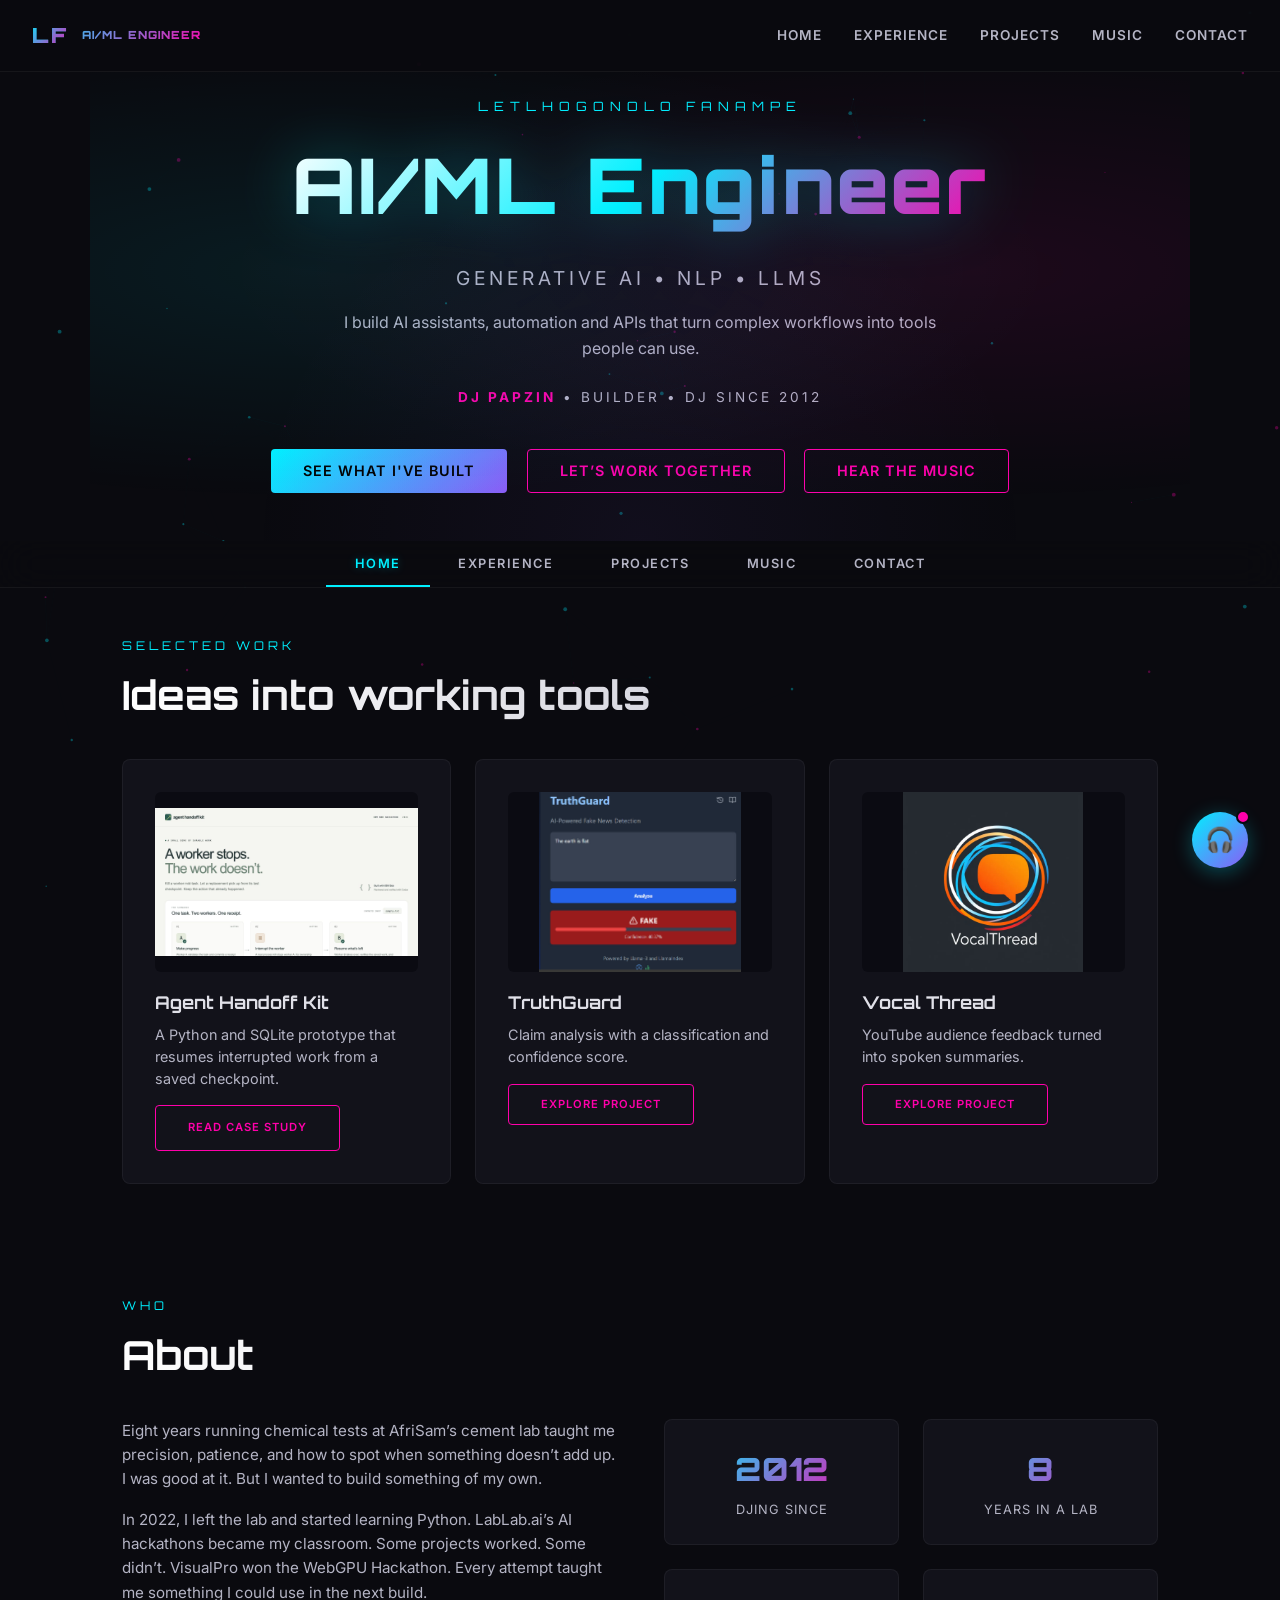
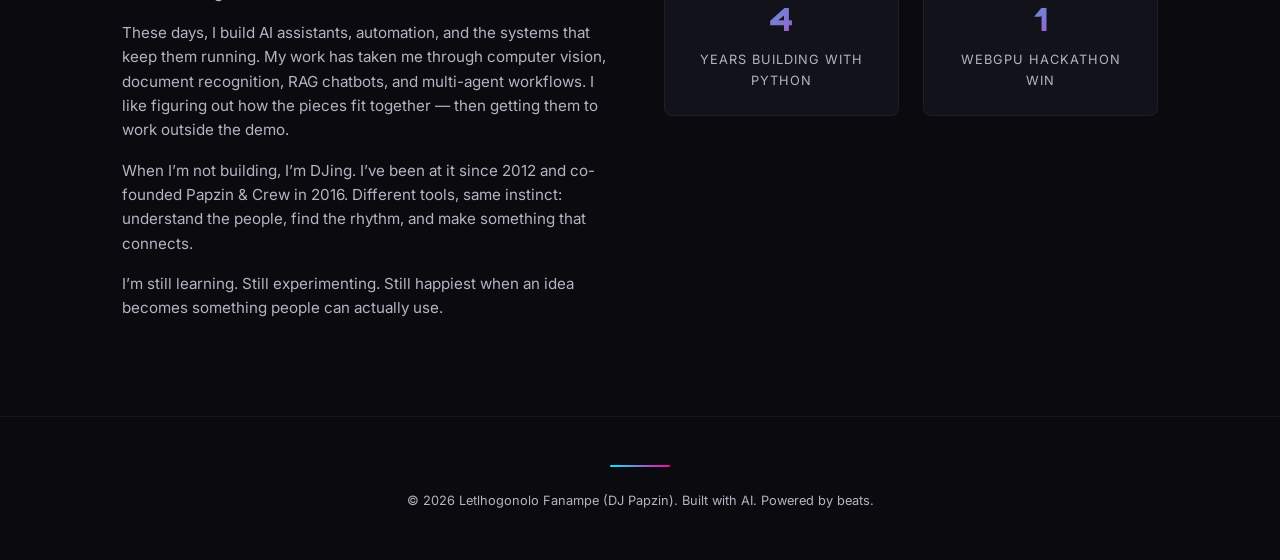
==== index.html @ 3dc7e099 "Feature Agent Handoff and move hackathon stat last" ====
<!DOCTYPE html>
<html lang="en">
<head>
<meta charset="UTF-8">
<meta name="viewport" content="width=device-width, initial-scale=1.0">
<title>Letlhogonolo Fanampe — AI/ML Engineer | DJ Papzin</title>
<meta name="description" content="Letlhogonolo Fanampe (DJ Papzin) — AI/ML Engineer, Gen AI specialist, producer, and DJ. Building intelligent solutions and keeping the dancefloor moving.">
<style>
@import url('https://fonts.googleapis.com/css2?family=Orbitron:wght@400;700;900&family=Inter:wght@300;400;600&display=swap');

*, *::before, *::after { margin: 0; padding: 0; box-sizing: border-box; }

:root {
  --bg: #0a0a0f;
  --surface: #12121a;
  --neon-cyan: #00f0ff;
  --neon-magenta: #ff00aa;
  --neon-purple: #8b5cf6;
  --text: #e0e0e8;
  --text-dim: #b4b4c4;
  --nav-height: 72px;
  --glow-cyan: 0 0 20px rgba(0, 240, 255, 0.4), 0 0 60px rgba(0, 240, 255, 0.1);
  --glow-magenta: 0 0 20px rgba(255, 0, 170, 0.4), 0 0 60px rgba(255, 0, 170, 0.1);
}

html { scroll-behavior: smooth; }

body {
  background: var(--bg);
  color: var(--text);
  font-family: 'Inter', system-ui, sans-serif;
  overflow-x: hidden;
  line-height: 1.6;
}

/* ─── NAV ─── */
nav {
  position: fixed; top: 0; left: 0; right: 0; z-index: 100;
  padding: 0 2rem; height: var(--nav-height);
  display: flex; justify-content: space-between; align-items: center;
  background: rgba(10, 10, 15, 0.85);
  backdrop-filter: blur(20px);
  border-bottom: 1px solid rgba(255,255,255,0.05);
  transition: transform 0.3s;
}
nav .logo {
  font-family: 'Orbitron', monospace;
  font-weight: 900; font-size: 1.3rem;
  background: linear-gradient(135deg, var(--neon-cyan), var(--neon-magenta));
  -webkit-background-clip: text; -webkit-text-fill-color: transparent;
  letter-spacing: 3px;
}
nav .links { display: flex; gap: 2rem; list-style: none; }
nav .links a {
  color: var(--text-dim); text-decoration: none; font-size: 0.85rem;
  letter-spacing: 1px; text-transform: uppercase; font-weight: 600;
  transition: color 0.3s, text-shadow 0.3s;
}
nav .links a:hover { color: var(--neon-cyan); text-shadow: var(--glow-cyan); }
nav .hamburger { min-width: 44px; min-height: 44px; display: none; background: none; border: none; color: var(--text); font-size: 1.5rem; cursor: pointer; }

/* ─── TABS ─── */
.tab-bar {
  position: sticky; top: var(--nav-height); z-index: 90;
  display: flex; justify-content: center; gap: 0;
  background: rgba(10, 10, 15, 0.9);
  backdrop-filter: blur(20px);
  border-bottom: 1px solid rgba(255,255,255,0.05);
  padding: 0 1rem;
}
.tab-btn {
  padding: 0.9rem 1.8rem;
  background: none; border: none; border-bottom: 2px solid transparent;
  color: var(--text-dim); font-family: 'Inter', sans-serif;
  font-size: 0.8rem; font-weight: 600; letter-spacing: 1.5px;
  text-transform: uppercase; cursor: pointer;
  transition: color 0.3s, border-color 0.3s;
}
.tab-btn:hover { color: var(--text); }
.tab-btn.active {
  color: var(--neon-cyan);
  border-bottom-color: var(--neon-cyan);
  text-shadow: 0 0 10px rgba(0,240,255,0.3);
}
.tab-panel { display: none; animation: fadeTab 0.3s ease; }
.tab-panel.active { display: block; }
@keyframes fadeTab { from { opacity: 0; transform: translateY(10px); } to { opacity: 1; transform: translateY(0); } }

/* ─── HERO ─── */
#hero {
  min-height: 50vh; display: flex; flex-direction: column;
  justify-content: center; align-items: center;
  position: relative; overflow: hidden;
  padding: 6rem 2rem 3rem;
}
#hero::before {
  content: ''; position: absolute; inset: 0;
  background:
    radial-gradient(ellipse at 20% 50%, rgba(0, 240, 255, 0.08) 0%, transparent 60%),
    radial-gradient(ellipse at 80% 50%, rgba(255, 0, 170, 0.08) 0%, transparent 60%),
    radial-gradient(ellipse at 50% 100%, rgba(139, 92, 246, 0.06) 0%, transparent 50%);
  pointer-events: none;
}

.hero-title {
  font-family: 'Orbitron', monospace;
  font-size: clamp(2.2rem, 6vw, 5rem);
  font-weight: 900; letter-spacing: 3px;
  text-align: center; position: relative;
  animation: glitch 8s infinite;
}
.hero-title .main-text {
  background: linear-gradient(135deg, #fff 0%, var(--neon-cyan) 50%, var(--neon-magenta) 100%);
  -webkit-background-clip: text; -webkit-text-fill-color: transparent;
  filter: drop-shadow(0 0 30px rgba(0, 240, 255, 0.3));
}
@keyframes glitch {
  0%, 95%, 100% { opacity: 1; }
  96% { opacity: 0.8; transform: translate(-2px, 1px); }
  97% { opacity: 0.9; transform: translate(2px, -1px); }
  98% { opacity: 0.85; transform: translate(-1px, -1px); }
  99% { opacity: 0.95; transform: translate(1px, 0); }
}

.hero-sub {
  font-size: clamp(0.9rem, 2vw, 1.2rem);
  color: var(--text-dim); letter-spacing: 4px;
  text-transform: uppercase; margin-top: 1rem;
  text-align: center;
}

.hero-cta {
  margin-top: 2.5rem; display: flex; gap: 1.2rem; flex-wrap: wrap; justify-content: center;
}
.btn {
  padding: 0.8rem 2rem; border-radius: 4px; font-weight: 600;
  text-decoration: none; font-size: 0.9rem; letter-spacing: 1px;
  text-transform: uppercase; transition: all 0.3s; cursor: pointer;
  border: none; font-family: 'Inter', sans-serif;
}
.btn-primary {
  background: linear-gradient(135deg, var(--neon-cyan), var(--neon-purple));
  color: #000;
}
.btn-primary:hover { box-shadow: var(--glow-cyan); transform: translateY(-2px); }
.btn-outline {
  background: transparent; color: var(--neon-magenta);
  border: 1px solid var(--neon-magenta);
}
.btn-outline:hover { background: rgba(255, 0, 170, 0.1); box-shadow: var(--glow-magenta); transform: translateY(-2px); }

.scroll-indicator {
  position: absolute; bottom: 2rem;
  animation: bounce 2s infinite;
  color: var(--text-dim); font-size: 1.5rem;
}
@keyframes bounce {
  0%, 100% { transform: translateY(0); }
  50% { transform: translateY(10px); }
}

/* ─── VISUALIZER ─── */
#visualizer-section {
  padding: 4rem 2rem 2rem;
  text-align: center;
}
#visualizer-section h2 {
  font-family: 'Orbitron', monospace;
  font-size: 0.9rem; letter-spacing: 4px;
  color: var(--text-dim); text-transform: uppercase;
  margin-bottom: 1.5rem;
}
.viz-container {
  position: relative; width: 100%;
  max-width: 1000px; margin: 0 auto;
  aspect-ratio: 3/1;
}
#visualizer {
  width: 100%; height: 100%;
  border-radius: 8px;
  background: rgba(18, 18, 26, 0.5);
  border: 1px solid rgba(255,255,255,0.05);
}
.audio-controls {
  margin-top: 1.5rem; display: flex; justify-content: center;
  align-items: center; gap: 1rem; flex-wrap: wrap;
}
.audio-controls .btn { padding: 0.6rem 1.5rem; font-size: 0.8rem; }
.audio-controls label {
  cursor: pointer; color: var(--neon-cyan);
  font-size: 0.8rem; letter-spacing: 1px;
  text-transform: uppercase;
  padding: 0.6rem 1.5rem; border-radius: 4px;
  border: 1px solid rgba(0, 240, 255, 0.3);
  transition: all 0.3s;
  font-weight: 600;
}
.audio-controls label:hover { background: rgba(0, 240, 255, 0.1); box-shadow: var(--glow-cyan); }
#audio-upload { display: none; }
#audio-status { color: var(--text-dim); font-size: 0.75rem; margin-top: 0.8rem; }

/* ─── SECTIONS ─── */
section { padding: 5rem 2rem; max-width: 1100px; margin: 0 auto; }
.section-label {
  font-family: 'Orbitron', monospace;
  font-size: 0.75rem; letter-spacing: 4px;
  color: var(--neon-cyan); text-transform: uppercase;
  margin-bottom: 0.5rem;
}
section h2 {
  font-family: 'Orbitron', monospace;
  font-size: clamp(1.8rem, 4vw, 2.5rem);
  font-weight: 700; margin-bottom: 2rem;
  background: linear-gradient(90deg, #fff, var(--text-dim));
  -webkit-background-clip: text; -webkit-text-fill-color: transparent;
}

/* ─── ABOUT ─── */
.about-grid {
  display: grid; grid-template-columns: 1fr 1fr; gap: 3rem;
  align-items: start;
}
.about-text p { color: var(--text-dim); margin-bottom: 1rem; font-size: 0.95rem; }
.about-stats {
  display: grid; grid-template-columns: 1fr 1fr; gap: 1.5rem;
}
.stat-card {
  background: var(--surface); border-radius: 8px; padding: 1.5rem;
  border: 1px solid rgba(255,255,255,0.05);
  text-align: center;
  transition: border-color 0.3s, box-shadow 0.3s;
}
.stat-card:hover { border-color: var(--neon-cyan); box-shadow: 0 0 20px rgba(0,240,255,0.1); }
.stat-card .number {
  font-family: 'Orbitron', monospace;
  font-size: 2rem; font-weight: 900;
  background: linear-gradient(135deg, var(--neon-cyan), var(--neon-magenta));
  -webkit-background-clip: text; -webkit-text-fill-color: transparent;
}
.stat-card .label { color: var(--text-dim); font-size: 0.8rem; margin-top: 0.3rem; text-transform: uppercase; letter-spacing: 1px; }

/* ─── SKILLS ─── */
.skills-grid { display: grid; grid-template-columns: repeat(auto-fit, minmax(240px, 1fr)); gap: 1.5rem; }
.skill-category {
  background: var(--surface); border-radius: 8px; padding: 1.5rem;
  border: 1px solid rgba(255,255,255,0.05);
}
.skill-category h3 {
  font-family: 'Orbitron', monospace;
  font-size: 0.8rem; letter-spacing: 2px;
  color: var(--neon-cyan); margin-bottom: 1rem;
  text-transform: uppercase;
}
.skill-tags { display: flex; flex-wrap: wrap; gap: 0.5rem; }
.skill-tag {
  padding: 0.3rem 0.7rem; border-radius: 3px; font-size: 0.75rem;
  background: rgba(0,240,255,0.08); color: var(--text-dim);
  border: 1px solid rgba(0,240,255,0.15);
}

/* ─── EXPERIENCE ─── */
.timeline { position: relative; padding-left: 2rem; }
.timeline::before {
  content: ''; position: absolute; left: 0; top: 0; bottom: 0;
  width: 2px; background: linear-gradient(180deg, var(--neon-cyan), var(--neon-magenta), transparent);
}
.timeline-item {
  position: relative; margin-bottom: 2.5rem;
  padding-bottom: 2.5rem;
  border-bottom: 1px solid rgba(255,255,255,0.03);
}
.timeline-item:last-child { border-bottom: none; margin-bottom: 0; }
.timeline-item::before {
  content: ''; position: absolute; left: -2rem; top: 0.5rem;
  width: 10px; height: 10px; border-radius: 50%;
  background: var(--neon-cyan); box-shadow: 0 0 10px var(--neon-cyan);
  transform: translateX(-4px);
}
.timeline-item .date {
  font-size: 0.75rem; color: var(--neon-magenta);
  letter-spacing: 1px; text-transform: uppercase;
  margin-bottom: 0.3rem;
}
.timeline-item h3 { font-size: 1.1rem; margin-bottom: 0.2rem; }
.timeline-item .company { color: var(--text-dim); font-size: 0.9rem; margin-bottom: 0.8rem; }
.timeline-item ul { list-style: none; }
.timeline-item li {
  color: var(--text-dim); font-size: 0.9rem; margin-bottom: 0.5rem;
  padding-left: 1rem; position: relative;
}
.timeline-item li::before {
  content: '▸'; position: absolute; left: 0; color: var(--neon-cyan);
}

/* ─── PROJECTS ─── */
.projects-grid { display: grid; grid-template-columns: repeat(auto-fit, minmax(300px, 1fr)); gap: 1.5rem; }
.project-card {
  background: var(--surface); border-radius: 8px; padding: 2rem;
  border: 1px solid rgba(255,255,255,0.05);
  transition: all 0.4s; position: relative; overflow: hidden;
}
.project-card::before {
  content: ''; position: absolute; top: 0; left: 0; right: 0; height: 2px;
  background: linear-gradient(90deg, var(--neon-cyan), var(--neon-magenta));
  transform: scaleX(0); transition: transform 0.4s; transform-origin: left;
}
.project-card:hover { border-color: rgba(0,240,255,0.2); transform: translateY(-4px); }
.project-card:hover::before { transform: scaleX(1); }
.project-card .icon { font-size: 2rem; margin-bottom: 1rem; }
.project-preview { display: block; width: 100%; height: 180px; object-fit: contain; background: #0b0b12; border-radius: 6px; margin-bottom: 1rem; }
.project-links { display: flex; flex-wrap: wrap; gap: 1rem; margin-top: 1rem; }
.project-links a { color: var(--neon-cyan); font-size: 0.85rem; text-underline-offset: 4px; padding: 0.3rem 0; }
.project-outcome { margin-top: 0.7rem; }
.project-card h3 { font-family: 'Orbitron', monospace; font-size: 1.1rem; margin-bottom: 0.5rem; }
.project-card p { color: var(--text-dim); font-size: 0.9rem; line-height: 1.5; }
.project-card .tags { display: flex; flex-wrap: wrap; gap: 0.4rem; margin-top: 1rem; }
.project-card .tag {
  padding: 0.2rem 0.6rem; border-radius: 3px; font-size: 0.65rem;
  text-transform: uppercase; letter-spacing: 1px;
  background: rgba(0,240,255,0.1); color: var(--neon-cyan);
}
.project-card .tag.accent { background: rgba(255,0,170,0.1); color: var(--neon-magenta); }

/* ─── MUSIC ─── */
.music-grid { display: grid; grid-template-columns: repeat(auto-fit, minmax(280px, 1fr)); gap: 1.5rem; }
.music-card {
  background: var(--surface); border-radius: 8px; padding: 1.5rem;
  border: 1px solid rgba(255,255,255,0.05);
  transition: all 0.3s; text-align: center;
}
.music-card:hover { border-color: rgba(255,0,170,0.3); }
.music-card .album-art {
  width: 100%; aspect-ratio: 1; border-radius: 6px; margin-bottom: 1rem;
  background: linear-gradient(135deg, rgba(0,240,255,0.2), rgba(255,0,170,0.2));
  display: flex; align-items: center; justify-content: center;
  font-size: 3rem; position: relative; overflow: hidden;
}
.music-card .album-art::after {
  content: ''; position: absolute; inset: 0;
  background: repeating-linear-gradient(0deg, transparent, transparent 2px, rgba(0,0,0,0.1) 2px, rgba(0,0,0,0.1) 4px);
  pointer-events: none;
}
.music-card h3 { font-size: 1rem; margin-bottom: 0.3rem; }
.music-card .genre { color: var(--text-dim); font-size: 0.8rem; }

/* ─── CONTACT ─── */
#contact { text-align: center; }
#contact p { color: var(--text-dim); max-width: 500px; margin: 0 auto 2rem; font-size: 0.95rem; }
.contact-grid {
  display: flex; justify-content: center; gap: 1.2rem; flex-wrap: wrap;
  margin-bottom: 2rem;
}
.social-link {
  display: flex; align-items: center; gap: 0.5rem;
  padding: 0.7rem 1.5rem; border-radius: 4px;
  background: var(--surface); border: 1px solid rgba(255,255,255,0.05);
  color: var(--text); text-decoration: none; font-size: 0.85rem;
  transition: all 0.3s;
}
.social-link:hover { border-color: var(--neon-cyan); color: var(--neon-cyan); box-shadow: 0 0 15px rgba(0,240,255,0.15); }
.availability {
  display: inline-block; padding: 0.5rem 1.5rem; border-radius: 20px;
  background: rgba(0, 240, 255, 0.1); border: 1px solid rgba(0, 240, 255, 0.3);
  color: var(--neon-cyan); font-size: 0.8rem; letter-spacing: 1px;
}
.availability::before { content: '● '; color: #00ff88; }

/* ─── FOOTER ─── */
footer {
  text-align: center; padding: 3rem 2rem;
  border-top: 1px solid rgba(255,255,255,0.05);
  color: var(--text-dim); font-size: 0.8rem;
}
footer .neon-line {
  width: 60px; height: 2px; margin: 0 auto 1.5rem;
  background: linear-gradient(90deg, var(--neon-cyan), var(--neon-magenta));
  border-radius: 1px;
}

/* ─── RESPONSIVE ─── */
@media (max-width: 768px) {
  nav .links { display: none; }
  nav .hamburger { display: block; }
  nav.open .links {
    display: flex; flex-direction: column;
    position: absolute; top: 100%; left: 0; right: 0;
    background: rgba(10,10,15,0.95); padding: 1.5rem 2rem; gap: 1.2rem;
    backdrop-filter: blur(20px);
  }
  .about-grid { grid-template-columns: 1fr; }
  .hero-title { letter-spacing: 3px; }
  .hero-sub { letter-spacing: 1px; font-size: 0.75rem; }
  #hero p[style*="letter-spacing: 3px"] { letter-spacing: 1px; font-size: 0.7rem; }
  .tab-bar { position: static; display: grid; grid-template-columns: repeat(6, minmax(0, 1fr)); padding: 0 1rem; }
  .tab-btn { grid-column: span 2; min-height: 48px; padding: 0.8rem 0.25rem; font-size: 0.7rem; letter-spacing: 0.5px; }
  .tab-btn:nth-child(4) { grid-column: 2 / span 2; }
  nav { padding: 0 1rem; }
}

/* ─── AI CHATBOT ─── */
.chatbot-toggle {
  position: fixed; bottom: 2rem; right: 2rem; z-index: 200;
  width: 56px; height: 56px; border-radius: 50%;
  background: linear-gradient(135deg, var(--neon-cyan), var(--neon-purple));
  border: none; cursor: pointer; display: flex; align-items: center; justify-content: center;
  font-size: 1.5rem; color: #000; box-shadow: 0 4px 20px rgba(0,240,255,0.3);
  transition: transform 0.3s, box-shadow 0.3s;
}
.chatbot-toggle:hover { transform: scale(1.1); box-shadow: 0 4px 30px rgba(0,240,255,0.5); }
.chatbot-toggle .badge {
  position: absolute; top: -2px; right: -2px;
  width: 14px; height: 14px; border-radius: 50%;
  background: var(--neon-magenta); border: 2px solid var(--bg);
  animation: pulse-badge 2s infinite;
}
@keyframes pulse-badge { 0%,100% { opacity: 1; } 50% { opacity: 0.4; } }

.chatbot-window {
  position: fixed; bottom: 6rem; right: 2rem; z-index: 200;
  width: 380px; max-width: calc(100vw - 2rem);
  height: 500px; max-height: calc(100vh - 8rem);
  background: var(--surface); border-radius: 12px;
  border: 1px solid rgba(255,255,255,0.08);
  box-shadow: 0 10px 40px rgba(0,0,0,0.5);
  display: none; flex-direction: column; overflow: hidden;
}
.chatbot-window.open { display: flex; }
.chatbot-window.minimized {
  height: 62px;
  max-height: 62px;
}
.chatbot-window.minimized .chatbot-messages,
.chatbot-window.minimized .chatbot-suggestions,
.chatbot-window.minimized .chatbot-input {
  display: none;
}

.chatbot-header {
  padding: 1rem 1.2rem; display: flex; align-items: center; gap: 0.8rem;
  border-bottom: 1px solid rgba(255,255,255,0.06);
  background: rgba(0,240,255,0.03);
}
.chatbot-header .avatar {
  width: 32px; height: 32px; border-radius: 50%;
  background: linear-gradient(135deg, var(--neon-cyan), var(--neon-magenta));
  display: flex; align-items: center; justify-content: center; font-size: 0.9rem;
}
.chatbot-header .info { flex: 1; }
.chatbot-header .info h4 { font-size: 0.85rem; margin-bottom: 0.1rem; }
.chatbot-header .info span { font-size: 0.7rem; color: #00ff88; }
.chatbot-header .close-btn {
  background: none; border: none; color: var(--text-dim); cursor: pointer;
  font-size: 1.2rem; transition: color 0.2s;
}
.chatbot-header .min-btn {
  background: none; border: none; color: var(--text-dim); cursor: pointer;
  font-size: 1.2rem; transition: color 0.2s; margin-right: 0.15rem;
}
.chatbot-header .min-btn:hover,
.chatbot-header .close-btn:hover { color: var(--text); }

.chatbot-messages {
  flex: 1; overflow-y: auto; padding: 1rem;
  display: flex; flex-direction: column; gap: 0.8rem;
}
.chatbot-messages::-webkit-scrollbar { width: 4px; }
.chatbot-messages::-webkit-scrollbar-thumb { background: rgba(255,255,255,0.1); border-radius: 2px; }

.msg {
  max-width: 85%; padding: 0.7rem 1rem; border-radius: 12px;
  font-size: 0.85rem; line-height: 1.5;
  animation: msgIn 0.3s ease;
}
@keyframes msgIn { from { opacity: 0; transform: translateY(8px); } to { opacity: 1; transform: translateY(0); } }
.msg.bot {
  align-self: flex-start;
  background: rgba(0,240,255,0.08); border: 1px solid rgba(0,240,255,0.15);
  border-bottom-left-radius: 4px;
}
.msg.user {
  align-self: flex-end;
  background: linear-gradient(135deg, rgba(139,92,246,0.3), rgba(255,0,170,0.2));
  border: 1px solid rgba(139,92,246,0.2);
  border-bottom-right-radius: 4px;
}
.msg .typing { display: inline-flex; gap: 3px; }
.msg .typing span {
  width: 6px; height: 6px; border-radius: 50%;
  background: var(--neon-cyan); animation: typingDot 1.2s infinite;
}
.msg .typing span:nth-child(2) { animation-delay: 0.2s; }
.msg .typing span:nth-child(3) { animation-delay: 0.4s; }
@keyframes typingDot { 0%,60%,100% { opacity: 0.3; } 30% { opacity: 1; } }

.chatbot-suggestions {
  padding: 0.5rem 1rem; display: flex; flex-wrap: wrap; gap: 0.4rem;
  border-top: 1px solid rgba(255,255,255,0.04);
}
.suggestion {
  padding: 0.35rem 0.8rem; border-radius: 16px; font-size: 0.72rem;
  background: rgba(0,240,255,0.08); border: 1px solid rgba(0,240,255,0.2);
  color: var(--neon-cyan); cursor: pointer; transition: all 0.2s;
  white-space: nowrap;
}
.suggestion:hover { background: rgba(0,240,255,0.15); }

.chatbot-input {
  padding: 0.8rem; display: flex; gap: 0.5rem;
  border-top: 1px solid rgba(255,255,255,0.06);
}
.chatbot-input input {
  flex: 1; padding: 0.6rem 1rem; border-radius: 8px;
  border: 1px solid rgba(255,255,255,0.1); background: var(--bg);
  color: var(--text); font-family: 'Inter', sans-serif; font-size: 0.85rem;
  outline: none; transition: border-color 0.2s;
}
.chatbot-input input:focus { border-color: var(--neon-cyan); }
.chatbot-input button {
  padding: 0.6rem 1rem; border-radius: 8px; border: none;
  background: linear-gradient(135deg, var(--neon-cyan), var(--neon-purple));
  color: #000; font-weight: 600; cursor: pointer; font-size: 0.85rem;
  transition: opacity 0.2s;
}
.chatbot-input button:hover { opacity: 0.85; }

@media (max-width: 480px) {
  .chatbot-window { right: 0.5rem; bottom: 5rem; width: calc(100vw - 1rem); height: calc(100vh - 6rem); }
  .chatbot-toggle { right: 1rem; bottom: 1rem; }
}

/* ─── PARTICLES ─── */
#particles { position: fixed; inset: 0; z-index: -1; pointer-events: none; }

/* Readable forms and keyboard navigation */
#contact label { display: block; margin-bottom: 0.4rem; font-size: 0.95rem; font-weight: 600; }
input::placeholder, textarea::placeholder { color: var(--text-dim); opacity: 1; }
:focus-visible { outline: 2px solid var(--neon-cyan); outline-offset: 4px; }
nav .links a { display: inline-flex; align-items: center; min-height: 44px; }
@media (prefers-reduced-motion: reduce) {
  html { scroll-behavior: auto; }
  *, *::before, *::after { animation: none !important; transition: none !important; }
}

.hero-description { max-width: 620px; text-align: center; line-height: 1.6; margin: 1rem auto; color: var(--text-dim); }
#featured-work { padding-top: 3rem; padding-bottom: 2rem; }
.workflow-preview { min-height: 150px; padding: 1.5rem; display: flex; flex-direction: column; justify-content: center; gap: 1rem; background: linear-gradient(135deg, #141b2c, #201329); color: var(--neon-cyan); line-height: 1.8; border-radius: 6px; margin-bottom: 1rem; }
.workflow-preview span { color: var(--text-dim); font-size: .7rem; text-transform: uppercase; letter-spacing: 2px; }
.case-study { margin: 1rem 0; line-height: 1.6; }
.case-study summary { cursor: pointer; color: var(--neon-cyan); }
.project-contact { border: 0; background: none; padding: 0; color: var(--neon-cyan); font: inherit; font-size: .8rem; cursor: pointer; text-decoration: none; }
.project-card .btn { display: inline-block; margin-top: 1rem; font-size: .7rem; }
.msg.bot { overflow-wrap: anywhere; }
.msg.bot p + p { margin-top: .7rem; }
.chat-sources { margin-top: .7rem; border-top: 1px solid #333; padding-top: .5rem; font-size: .75rem; }
.chat-sources a { display: block; color: var(--neon-cyan); margin-top: .4rem; }
.chat-mode { font-size: .75rem; color: var(--text-dim); }
</style>
</head>
<body>

<canvas id="particles"></canvas>

<!-- NAV -->
<nav id="nav">
  <div class="logo" style="display:flex;align-items:center;gap:0.8rem;">
    <span style="font-family:'Orbitron',monospace;font-weight:900;font-size:1.3rem;background:linear-gradient(135deg,var(--neon-cyan),var(--neon-magenta));-webkit-background-clip:text;-webkit-text-fill-color:transparent;letter-spacing:3px;">LF</span>
    <span style="font-size:0.7rem;color:var(--text-dim);letter-spacing:1px;text-transform:uppercase;">AI/ML Engineer</span>
  </div>
  <ul class="links" id="main-navigation">
    <li><a href="#" onclick="switchTab('home');return false">Home</a></li>
    <li><a href="#" onclick="switchTab('experience');return false">Experience</a></li>
    <li><a href="#" onclick="switchTab('projects');return false">Projects</a></li>
    <li><a href="#" onclick="switchTab('music');return false">Music</a></li>
    <li><a href="#" onclick="switchTab('contact');return false">Contact</a></li>
  </ul>
  <button class="hamburger" aria-label="Open navigation" aria-controls="main-navigation" aria-expanded="false" onclick="toggleNavigation()">☰</button>
</nav>

<!-- HERO -->
<section id="hero">
  <p style="font-family: 'Orbitron', monospace; font-size: 0.8rem; letter-spacing: 6px; color: var(--neon-cyan); text-transform: uppercase; margin-bottom: 0.5rem;">Letlhogonolo Fanampe</p>
  <h1 class="hero-title"><span class="main-text">AI/ML Engineer</span></h1>
  <p class="hero-sub">Generative AI &bull; NLP &bull; LLMs</p>
  <p class="hero-description">I build AI assistants, automation and APIs that turn complex workflows into tools people can use.</p>
  <p style="color: var(--text-dim); font-size: 0.85rem; letter-spacing: 3px; text-transform: uppercase; margin-top: 0.6rem; text-align: center;"><strong style="color: var(--neon-magenta);">DJ Papzin</strong> &bull; Builder &bull; DJ since 2012</p>
  <div class="hero-cta">
    <button class="btn btn-primary" onclick="switchTab('projects')">See What I've Built</button>
    <button class="btn btn-outline" onclick="switchTab('contact')">Let’s work together</button>
    <button class="btn btn-outline" onclick="switchTab('music')">Hear the Music</button>
  </div>
</section>

<!-- TAB BAR -->
<div class="tab-bar">
  <button class="tab-btn active" data-tab="home">Home</button>
  <button class="tab-btn" data-tab="experience">Experience</button>
  <button class="tab-btn" data-tab="projects">Projects</button>
  <button class="tab-btn" data-tab="music">Music</button>
  <button class="tab-btn" data-tab="contact">Contact</button>
</div>

<!-- TAB: HOME -->
<div class="tab-panel active" id="tab-home">

<section id="featured-work">
  <p class="section-label">Selected work</p><h2>Ideas into working tools</h2>
  <div class="projects-grid">
<article class="project-card"><img class="project-preview" src="assets/agent-handoff.png" alt="Agent Handoff Kit recovery demo" loading="lazy"><h3>Agent Handoff Kit</h3><p>A Python and SQLite prototype that resumes interrupted work from a saved checkpoint.</p><a class="btn btn-outline" href="case-studies/agent-handoff.html">Read case study</a></article>
<article class="project-card"><img class="project-preview" src="assets/truthguard.jpg" alt="TruthGuard project preview" loading="lazy"><h3>TruthGuard</h3><p>Claim analysis with a classification and confidence score.</p><button class="btn btn-outline" onclick="switchTab('projects', 'project-truthguard')">Explore project</button></article>
<article class="project-card"><img class="project-preview" src="assets/vocal-thread.jpeg" alt="Vocal Thread project logo with a speech bubble" loading="lazy" width="1024" height="1024"><h3>Vocal Thread</h3><p>YouTube audience feedback turned into spoken summaries.</p><button class="btn btn-outline" onclick="switchTab('projects', 'project-vocal-thread')">Explore project</button></article>
  </div>
</section>

<!-- ABOUT -->
<section id="about">
  <p class="section-label">Who</p>
  <h2>About</h2>
  <div class="about-grid">
    <div class="about-text">
      <p>Eight years running chemical tests at AfriSam’s cement lab taught me precision, patience, and how to spot when something doesn’t add up. I was good at it. But I wanted to build something of my own.</p>
      <p>In 2022, I left the lab and started learning Python. LabLab.ai’s AI hackathons became my classroom. Some projects worked. Some didn’t. VisualPro won the WebGPU Hackathon. Every attempt taught me something I could use in the next build.</p>
      <p>These days, I build AI assistants, automation, and the systems that keep them running. My work has taken me through computer vision, document recognition, RAG chatbots, and multi-agent workflows. I like figuring out how the pieces fit together — then getting them to work outside the demo.</p>
      <p>When I’m not building, I’m DJing. I’ve been at it since 2012 and co-founded Papzin &amp; Crew in 2016. Different tools, same instinct: understand the people, find the rhythm, and make something that connects.</p>
      <p>I’m still learning. Still experimenting. Still happiest when an idea becomes something people can actually use.</p>
    </div>
    <div class="about-stats">
      <div class="stat-card"><div class="number">2012</div><div class="label">DJing since</div></div>
      <div class="stat-card"><div class="number">8</div><div class="label">Years in a Lab</div></div>
      <div class="stat-card"><div class="number">4</div><div class="label">Years building with Python</div></div>
      <div class="stat-card"><div class="number">1</div><div class="label">WebGPU Hackathon win</div></div>
    </div>
  </div>
</section>

</div><!-- end tab-home -->

<!-- TAB: EXPERIENCE -->
<div class="tab-panel" id="tab-experience">

<!-- SKILLS -->
<section id="skills">
  <p class="section-label">Stack</p>
  <h2>Skills</h2>
  <div class="skills-grid">
    <div class="skill-category">
      <h3>AI / ML</h3>
      <div class="skill-tags">
        <span class="skill-tag">TensorFlow</span>
        <span class="skill-tag">Keras</span>
        <span class="skill-tag">LangChain</span>
        <span class="skill-tag">NLP</span>
        <span class="skill-tag">OpenCV</span>
        <span class="skill-tag">OCR</span>
        <span class="skill-tag">RLHF</span>
        <span class="skill-tag">Detectron2</span>
        <span class="skill-tag">LLMs</span>
      </div>
    </div>
    <div class="skill-category">
      <h3>Backend</h3>
      <div class="skill-tags">
        <span class="skill-tag">Python</span>
        <span class="skill-tag">FastAPI</span>
        <span class="skill-tag">Django</span>
        <span class="skill-tag">Flask</span>
        <span class="skill-tag">Node.js</span>
        <span class="skill-tag">SQLite</span>
      </div>
    </div>
    <div class="skill-category">
      <h3>Frontend</h3>
      <div class="skill-tags">
        <span class="skill-tag">JavaScript</span>
        <span class="skill-tag">React</span>
        <span class="skill-tag">Streamlit</span>
        <span class="skill-tag">HTML/CSS</span>
      </div>
    </div>
    <div class="skill-category">
      <h3>DevOps</h3>
      <div class="skill-tags">
        <span class="skill-tag">Git</span>
        <span class="skill-tag">Docker</span>
        <span class="skill-tag">Nginx</span>
        <span class="skill-tag">systemd</span>
        <span class="skill-tag">Linux</span>
      </div>
    </div>
  </div>
</section>

<!-- HACKATHON WINS -->
<section id="wins">
  <p class="section-label">Proof</p>
  <h2>Hackathons & Recognition</h2>
  <div class="projects-grid">
    <div class="project-card">
      <div class="icon">🏆</div>
      <h3>WebGPU Hackathon Winner</h3>
      <p>One-Day Challenge — built VisualPro, a WebGPU backend with 3D data visualization using Three.js and Node.js.</p>
      <div class="tags"><span class="tag accent">Winner</span><span class="tag">WebGPU</span></div>
    </div>
    <div class="project-card">
      <div class="icon">🏅</div>
      <h3>ElevenLabs AI Audio Challenge</h3>
      <p>Built Vocal Thread — YouTube comment-to-speech with sentiment analysis using ElevenLabs API and Google Gemini.</p>
      <div class="tags"><span class="tag accent">Hackathon</span><span class="tag">ElevenLabs</span></div>
    </div>
    <div class="project-card">
      <div class="icon">🥇</div>
      <h3>Geekle.us Hackathon FR1</h3>
      <p>One-click solution launcher integrating GitHub, Gitpod, and Claude AI (Anthropic API).</p>
      <div class="tags"><span class="tag accent">Hackathon</span><span class="tag">Claude AI</span></div>
    </div>
    <div class="project-card">
      <div class="icon">🎖️</div>
      <h3>LabLab.ai — 25+ Certifications</h3>
      <p>Llama 3 Hackathon, Falcon Hackathon, Advanced GPT-3, AI Agents, FintechNova, TalentFlow, Autonomous Agents — 25 certifications across multiple AI hackathons.</p>
      <div class="tags"><span class="tag accent">25 Certs</span><span class="tag">LabLab.ai</span></div>
    </div>
  </div>
</section>

<!-- EXPERIENCE -->
<section id="experience">
  <p class="section-label">Career</p>
  <h2>Experience</h2>
  <div class="timeline">
    <div class="timeline-item">
      <div class="date">2012 — Present</div>
      <h3>DJ & Co-Founder</h3>
      <div class="company">Papzin & Crew — South Africa</div>
      <ul>
        <li>DJing since 2012, creating mega-mixes and Cruize Friday weekly mixes</li>
        <li>Co-founded Papzin & Crew (2016) — DJ platform with freemium streaming, mix requests, and 24/7 radio</li>
        <li>Managing Mega-Mixers, bookings, promotions, and artist development</li>
        <li>Now exploring AI-generated music production via Suno</li>
      </ul>
    </div>
    <div class="timeline-item">
      <div class="date">2025 — Present</div>
      <h3>Freelance AI/ML Engineer</h3>
      <div class="company">Independent — South Africa (Remote)</div>
      <ul>
        <li>Building AI solutions for clients — chatbots, data pipelines, LLM integrations</li>
        <li>Available for contract work in Gen AI, NLP, and full-stack development</li>
      </ul>
    </div>
    <div class="timeline-item">
      <div class="date">Oct 2024 — Dec 2024</div>
      <h3>AI Prompt Evaluator</h3>
      <div class="company">Translated — Remote</div>
      <ul>
        <li>Evaluated and refined AI-generated responses for a major GPU computing platform</li>
        <li>Contributed to improving AI model accuracy through systematic prompt engineering and quality assessment</li>
      </ul>
    </div>
    <div class="timeline-item">
      <div class="date">Oct 2024 — Apr 2025</div>
      <h3>AI/ML Consultant</h3>
      <div class="company">Kwantu PTY LTD — Remote</div>
      <ul>
        <li>Deployed multiple RAG chatbot solutions (PDF, SQL) using LangChain, FastAPI, and LLMs (Mixtral-8x7B, Together AI)</li>
        <li>Built a data pipeline for SA ID document recognition — annotation (Label Studio), training (Detectron2), OCR (Tesseract)</li>
        <li>Managed CentOS server infrastructure — systemd, Nginx reverse proxy, deployment</li>
        <li>Delivered a functional multi-lingual AI chatbot integrated with WhatsApp and Telegram</li>
      </ul>
    </div>
    <div class="timeline-item">
      <div class="date">Jul 2024 — 2025</div>
      <h3>Software Engineer for AI Training Data</h3>
      <div class="company">Outlier.ai (Contract) — Remote</div>
      <ul>
        <li>Enhanced AI model performance using RLHF (Reinforcement Learning with Human Feedback)</li>
        <li>Verified training data and evaluated AI model outputs for accuracy and reliability</li>
        <li>Focused on AI/ML, computer vision, and Python-driven solutions</li>
      </ul>
    </div>
    <div class="timeline-item">
      <div class="date">Dec 2023 — Jan 2024</div>
      <h3>AI/ML Engineer — Computer Vision</h3>
      <div class="company">Next Sapien — Remote</div>
      <ul>
        <li>Led AI-driven computer vision project development for automated image analysis</li>
        <li>Built ChatSnap-Extractor — Python script for extracting text and timestamps from chat screenshots</li>
      </ul>
    </div>
    <div class="timeline-item">
      <div class="date">Feb 2024 — Oct 2024</div>
      <h3>Freelance AI Developer & Hackathon Participant</h3>
      <div class="company">Independent — Pretoria (Remote)</div>
      <ul>
        <li>Built AI applications in NLP, speech synthesis, and machine learning</li>
        <li>Created Vocal Thread — converts YouTube comments to speech via ElevenLabs API</li>
        <li>Won the WebGPU Hackathon (One-Day Challenge) with VisualPro</li>
        <li>Multiple LabLab.ai hackathon certifications and project submissions</li>
      </ul>
    </div>
    <div class="timeline-item">
      <div class="date">Dec 2014 — Jul 2022</div>
      <h3>Laboratory Analyst & Assistant</h3>
      <div class="company">Afrisam — Lichtenburg, South Africa</div>
      <ul>
        <li>8 years of routine and specialized laboratory testing with top-tier quality control</li>
        <li>Maintained advanced lab equipment ensuring accurate, reliable results</li>
        <li>Cross-functional collaboration on product development and quality assurance</li>
      </ul>
    </div>
  </div>
</section>

<!-- EDUCATION -->
<section id="education">
  <p class="section-label">Foundation</p>
  <h2>Education</h2>
  <div class="timeline">
    <div class="timeline-item">
      <div class="date">2010 — 2015</div>
      <h3>National Diploma, Analytical Chemistry</h3>
      <div class="company">Tshwane University of Technology</div>
      <ul>
        <li>Analytical Chemistry, Organic Chemistry, Mathematics, Physics</li>
        <li>The precision mindset — quality control, data accuracy, reproducible results — that now drives how I build AI systems</li>
      </ul>
    </div>
  </div>
</section>

</div><!-- end tab-experience -->

<!-- TAB: PROJECTS -->
<div class="tab-panel" id="tab-projects">

<!-- PROJECTS -->
<section id="projects">
  <p class="section-label">Work</p>
  <h2>Projects</h2>
  <div class="projects-grid">
    <article class="project-card" id="project-agent-handoff">
      <img class="project-preview" src="assets/agent-handoff.png" alt="Agent Handoff Kit recovery demo" loading="lazy">
      <h3>Agent Handoff Kit</h3>
      <p>A Python and SQLite recovery prototype: interrupt one worker and let a replacement resume from its last durable checkpoint.</p>
      <p class="project-outcome"><strong>Demo:</strong> Real worker processes, a saved receipt and a replay check. Its duplicate-suppression guarantee applies to the local database, not external APIs.</p>
      <div class="project-links"><a href="case-studies/agent-handoff.html">Read case study →</a><a href="https://handoff.djpapzin.com/" target="_blank" rel="noopener noreferrer">Run demo ↗</a><a href="https://github.com/djpapzin/agent-handoff-kit" target="_blank" rel="noopener noreferrer">View source ↗</a></div>
      <div class="tags"><span class="tag">Python</span><span class="tag">SQLite</span><span class="tag">Recovery prototype</span></div>
    </article>
    <article class="project-card" id="project-agentops">
      <img class="project-preview" src="assets/agentops.png" alt="AgentOps command dashboard showing routing, system health and approvals" loading="lazy">
      <h3>AgentOps Mobile Command Center</h3>
      <p>A Telegram-first control room for supervising agent workflows: goals, status, model routing and review summaries.</p>
      <p class="project-outcome"><strong>What it does:</strong> Connects a FastAPI dashboard and Telegram commands to a SQLite run log. Demo mode works without provider credentials; live integrations require configuration.</p>
      <div class="project-links"><a href="https://github.com/djpapzin/agentops-mobile-command-center/blob/main/assets/agentops-demo-live-screenshots.mp4" target="_blank" rel="noopener noreferrer">Watch demo ↗</a><a href="https://github.com/djpapzin/agentops-mobile-command-center" target="_blank" rel="noopener noreferrer">View source ↗</a></div>
      <div class="tags"><span class="tag">FastAPI</span><span class="tag">Telegram</span><span class="tag">Agent workflows</span></div>
    </article>
    <article class="project-card" id="project-chatsnap">
      <img class="project-preview" src="assets/chatsnap.png" alt="ChatSnap example converting a sample chat screenshot into structured message data" loading="lazy" width="1211" height="673">
      <h3>ChatSnap-Extractor</h3>
      <p>A Django-based computer-vision tool that extracts messages, timestamps and emojis from chat screenshots using YOLO and PaddleOCR.</p>
      <p class="project-outcome"><strong>What it does:</strong> Turns an uploaded screenshot into structured message data through an extraction API. The repository includes sample inputs and outputs.</p>
      <div class="project-links"><a href="https://github.com/djpapzin/ChatSnap-Extractor/blob/main/screenshots/demo.png" target="_blank" rel="noopener noreferrer">See example ↗</a><a href="https://github.com/djpapzin/ChatSnap-Extractor" target="_blank" rel="noopener noreferrer">View source ↗</a></div>
      <div class="tags"><span class="tag">Computer vision</span><span class="tag">Django</span><span class="tag">OCR</span></div>
    </article>

    <div class="project-card" id="project-papzin-crew">
      <div class="workflow-preview"><span>Workflow overview</span>Mixes → Streaming → Listeners</div>
      <h3>Papzin & Crew</h3>
      <p>DJ platform connecting Mega-Mixers with music lovers. Freemium streaming, Cruize Friday mixes, custom mix requests, and 24/7 online radio. Co-founded in 2016.</p>
      <p class="project-outcome"><strong>What it does:</strong> Connects Mega-Mixers with listeners through streaming and custom mix requests.</p>
      <a href="https://github.com/djpapzin/PapzinCrew-Music-Streaming-Platform" target="_blank" style="color:var(--neon-cyan);font-size:0.75rem;text-decoration:none;">↗ GitHub</a>
      <div class="tags">
        <span class="tag">Music</span>
        <span class="tag">Streaming</span>
        <span class="tag accent">Co-Founder</span>
      </div>
    </div>
    <div class="project-card" id="project-task-tracker">
      <div class="workflow-preview"><span>Workflow overview</span>Task → State checks → PostgreSQL</div>
      <h3>Task Tracker</h3>
      <p>AI-powered task management with FastAPI, PostgreSQL, and state-machine enforcement for engineering workflows. Powers PapzinAI operations.</p>
      <p class="project-outcome"><strong>What it does:</strong> Enforces task transitions for engineering workflows.</p>
      <details class="case-study"><summary>Read project overview</summary><p>Enforces task transitions for engineering workflows. FastAPI exposes the task workflow while PostgreSQL stores its state. State-machine checks govern transitions; the project supports PapzinAI operations.</p></details>
      <button class="project-contact" onclick="switchTab('contact')">Discuss this project →</button>
      <div class="tags">
        <span class="tag">FastAPI</span>
        <span class="tag">PostgreSQL</span>
        <span class="tag">Python</span>
      </div>
    </div>
    <div class="project-card" id="project-vocal-thread">
      <img class="project-preview" src="assets/vocal-thread.jpeg" alt="Vocal Thread project logo with a speech bubble" loading="lazy" width="1024" height="1024">
      <h3>Vocal Thread</h3>
      <p>AI-powered web app converting YouTube comments into engaging audio. Sentiment analysis and "Chat with Comments" feature. Built for the ElevenLabs AI Audio Challenge.</p>
      <p class="project-outcome"><strong>What it does:</strong> Turns audience feedback into spoken summaries.</p>
      <a href="https://github.com/djpapzin/Vocal-Thread" target="_blank" rel="noopener noreferrer" class="project-contact">View source ↗</a>
      <div class="tags">
        <span class="tag">ElevenLabs</span>
        <span class="tag">Gemini</span>
        <span class="tag accent">Hackathon</span>
      </div>
    </div>
    <div class="project-card" id="project-truthguard">
      <img class="project-preview" src="assets/truthguard.jpg" alt="TruthGuard interface analysing a claim" loading="lazy" width="819" height="728">
      <h3>TruthGuard</h3>
      <p>Real-time fake news detection system using Llama 3. Content moderation tools to enhance platform reliability across multiple channels.</p>
      <p class="project-outcome"><strong>What it does:</strong> Analyses a claim and displays a classification with a confidence score.</p>
      <div class="project-links">
        <a href="https://truth-guard-dusky.vercel.app/" target="_blank" rel="noopener noreferrer">Open demo ↗</a>
        <a href="https://github.com/djpapzin/TruthGuard-AI-Fake-News-Detection-with-LLM" target="_blank" rel="noopener noreferrer">View source ↗</a>
      </div>
      <div class="tags">
        <span class="tag">Llama 3</span>
        <span class="tag">NLP</span>
        <span class="tag">Python</span>
      </div>
    </div>
    <div class="project-card" id="project-papzin-ai">
      <div class="workflow-preview"><span>Workflow overview</span>Request → Agents → Workflow</div>
      <h3>PapzinAI</h3>
      <p>Multi-agent AI system orchestrating autonomous coding agents — Hermes, OpenClaw, and custom workflows for automated development.</p>
      <p class="project-outcome"><strong>What it does:</strong> Coordinates coding agents and automated development workflows.</p>
      <details class="case-study"><summary>Read project overview</summary><p>Coordinates coding agents and automated development workflows. Hermes, OpenClaw and custom workflows form the orchestration described here. The focus is connecting coding agents with repeatable development operations.</p></details>
      <button class="project-contact" onclick="switchTab('contact')">Discuss this project →</button>
      <div class="tags">
        <span class="tag">Agents</span>
        <span class="tag">Automation</span>
        <span class="tag">Workflows</span>
      </div>
    </div>
    <div class="project-card" id="project-visualpro">
      <img class="project-preview" src="assets/visualpro.jpg" alt="VisualPro WebGPU hackathon demo presentation" loading="lazy" width="1161" height="653">
      <h3>VisualPro</h3>
      <p>WebGPU backend with 3D data visualization. API endpoints with Node.js, SQLite storage, Three.js rendering. WebGPU Hackathon winner.</p>
      <p class="project-outcome"><strong>Outcome:</strong> First place at the WebGPU Hackathon.</p>
      <div class="project-links">
        <a href="https://lablab.ai/event/webgpu-hackathon/tender-ai/visualpro" target="_blank" rel="noopener noreferrer">Watch presentation ↗</a>
        <a href="https://github.com/mudassirfayaz/WebGPU_Hack" target="_blank" rel="noopener noreferrer">View source ↗</a>
      </div>
      <div class="tags">
        <span class="tag">WebGPU</span>
        <span class="tag">Node.js</span>
        <span class="tag accent">Winner</span>
      </div>
    </div>
    <div class="project-card" id="project-talentflow">
      <div class="workflow-preview"><span>Workflow overview</span>Candidate → Screening → Interview</div>
      <h3>TalentFlow Bot</h3>
      <p>Smart recruitment assistant handling candidate screening, interview scheduling, and feedback collection. NLP-powered HR automation.</p>
      <p class="project-outcome"><strong>What it does:</strong> Brings screening, interview scheduling and feedback into one workflow.</p>
      <details class="case-study"><summary>Read project overview</summary><p>Brings screening, interview scheduling and feedback into one workflow. NLP supports candidate screening, followed by interview scheduling and feedback collection. Contact me for implementation details or to discuss a similar workflow.</p></details>
      <button class="project-contact" onclick="switchTab('contact')">Discuss this project →</button>
      <div class="tags">
        <span class="tag">NLP</span>
        <span class="tag">Automation</span>
        <span class="tag">HR Tech</span>
      </div>
    </div>
  </div>
</section>

</div><!-- end tab-projects -->

<!-- TAB: MUSIC -->
<div class="tab-panel" id="tab-music">

<!-- VISUALIZER -->
<div id="visualizer-section" style="padding: 2rem 2rem 1rem;">
  <div class="viz-container">
    <canvas id="visualizer"></canvas>
  </div>
  <div class="audio-controls">
    <button class="btn btn-outline" onclick="startDemo()">&#9654; Demo Beat</button>
    <label for="audio-upload">&#128190; Load Track
      <input type="file" id="audio-upload" accept="audio/*">
    </label>
    <button class="btn btn-outline" onclick="startMic()">&#127908; Mic</button>
  </div>
  <p id="audio-status">Drop a track or hit Demo to see the visualizer react</p>
</div>

<!-- MUSIC -->
<section id="music">
  <p class="section-label">Listen</p>
  <h2>Music</h2>
  <div class="about-text" style="margin-bottom: 2rem;">
    <p>DJing since 2012. Co-founded Papzin & Crew in 2016 because Spotify playlists are boring and Mega-Mixers deserve a platform. Cruize Friday mixes, custom requests, 24/7 streaming — real music by real people.</p>
    <p>Now I'm also experimenting with AI-generated music through Suno. Because why not? If the AI can make something that moves people, I'm in.</p>
  </div>
  <div class="music-grid">
    <div class="music-card">
      <div class="album-art">📻</div>
      <h3>Papzin & Crew</h3>
      <p class="genre">Mega-mix platform · Cruize Friday mixes · 24/7 radio</p>
    </div>
  </div>
  <div style="text-align: center; margin-top: 2rem;">
    <a href="https://papzincrew.netlify.app" target="_blank" class="btn btn-outline" style="margin-right:0.8rem;">Visit Papzin & Crew →</a>
    <a href="https://suno.com" target="_blank" class="btn btn-primary">AI Music on Suno →</a>
  </div>
</section>

</div><!-- end tab-music -->

<!-- TAB: CONTACT -->
<div class="tab-panel" id="tab-contact">

<!-- CONTACT -->
<section id="contact">
  <p class="section-label">Connect</p>
  <h2>Get In Touch</h2>
  <p>If you need AI that actually works — not slide decks, not demos, not "let's circle back" — drop me a line.</p>
  <div class="availability">Available for work</div>
  <form name="contact" action="/contact-thanks.html" method="POST" data-netlify="true" netlify-honeypot="bot-field" style="max-width:500px;margin:2rem auto 0;text-align:left;">
    <input type="hidden" name="form-name" value="contact">
    <p hidden><label>Leave this empty: <input name="bot-field"></label></p>
    <label for="contact-name">Your name</label>
    <input type="text" name="name" id="contact-name" autocomplete="name" placeholder="Your name" required style="width:100%;padding:0.8rem;margin-bottom:1rem;border-radius:4px;border:1px solid rgba(255,255,255,0.1);background:var(--surface);color:var(--text);font-family:Inter,sans-serif;font-size:0.9rem;">
    <label for="contact-email">Your email</label>
    <input type="email" name="email" id="contact-email" autocomplete="email" placeholder="Your email" required style="width:100%;padding:0.8rem;margin-bottom:1rem;border-radius:4px;border:1px solid rgba(255,255,255,0.1);background:var(--surface);color:var(--text);font-family:Inter,sans-serif;font-size:0.9rem;">
    <label for="contact-message">Your message</label>
    <textarea name="message" id="contact-message" placeholder="Your message" rows="4" required style="width:100%;padding:0.8rem;margin-bottom:1rem;border-radius:4px;border:1px solid rgba(255,255,255,0.1);background:var(--surface);color:var(--text);font-family:Inter,sans-serif;font-size:0.9rem;resize:vertical;"></textarea>
    <button type="submit" class="btn btn-primary" style="width:100%;">Send Message</button>
  </form>
  <div class="contact-grid" style="margin-top: 2rem;">
    <a href="mailto:l.fanampe@gmail.com" class="social-link">✉️ Email</a>
    <a href="https://linkedin.com/in/djpapzin" target="_blank" class="social-link">💼 LinkedIn</a>
    <a href="https://github.com/djpapzin" target="_blank" class="social-link">💻 GitHub</a>
    <a href="tel:+27834837699" class="social-link">📱 +27 83 483 7699</a>
  </div>
</section>

</div><!-- end tab-contact -->

<!-- FOOTER -->
<footer>
  <div class="neon-line"></div>
  <p>&copy; 2026 Letlhogonolo Fanampe (DJ Papzin). Built with AI. Powered by beats.</p>
</footer>

<!-- AI CHATBOT -->
<button class="chatbot-toggle" onclick="toggleChat()" aria-label="Chat with AI assistant">
  🎧
  <span class="badge" id="chat-badge"></span>
</button>
<div class="chatbot-window" id="chatbot">
  <div class="chatbot-header">
    <div class="avatar">🎧</div>
    <div class="info">
      <h4>DJ Papzin's Assistant</h4>
      <span>● Portfolio guide — Ask about my work</span>
    </div>
    <button class="min-btn" onclick="minimizeChat()" aria-label="Minimize chat">−</button>
    <button class="close-btn" onclick="closeChat()">✕</button>
  </div>
  <div class="chatbot-messages" id="chat-messages"></div>
  <div class="chatbot-suggestions" id="chat-suggestions"></div>
  <div class="chatbot-input">
    <input type="text" id="chat-input" placeholder="Ask about my experience, skills, music..." onkeydown="if(event.key==='Enter')sendChat()">
    <button onclick="sendChat()">Send</button>
  </div>
</div>

<script src="assets/chat-renderer.js"></script>
<script>
// ─── PARTICLE BACKGROUND ───
(function() {
  const c = document.getElementById('particles');
  const ctx = c.getContext('2d');
  const motionPreference = window.matchMedia('(prefers-reduced-motion: reduce)');
  let particleFrame;
  let w, h, particles = [];
  function resize() { w = c.width = window.innerWidth; h = c.height = window.innerHeight; }
  window.addEventListener('resize', resize); resize();
  for (let i = 0; i < 60; i++) {
    particles.push({
      x: Math.random() * w, y: Math.random() * h,
      vx: (Math.random() - 0.5) * 0.3, vy: (Math.random() - 0.5) * 0.3,
      r: Math.random() * 1.5 + 0.5,
      color: Math.random() > 0.5 ? 'rgba(0,240,255,0.3)' : 'rgba(255,0,170,0.3)'
    });
  }
  function draw() {
    ctx.clearRect(0, 0, w, h);
    particles.forEach(p => {
      if (!motionPreference.matches) { p.x += p.vx; p.y += p.vy; }
      if (p.x < 0) p.x = w; if (p.x > w) p.x = 0;
      if (p.y < 0) p.y = h; if (p.y > h) p.y = 0;
      ctx.beginPath(); ctx.arc(p.x, p.y, p.r, 0, Math.PI * 2);
      ctx.fillStyle = p.color; ctx.fill();
    });
    for (let i = 0; i < particles.length; i++) {
      for (let j = i + 1; j < particles.length; j++) {
        const dx = particles[i].x - particles[j].x;
        const dy = particles[i].y - particles[j].y;
        const d = Math.sqrt(dx*dx + dy*dy);
        if (d < 150) {
          ctx.beginPath(); ctx.moveTo(particles[i].x, particles[i].y);
          ctx.lineTo(particles[j].x, particles[j].y);
          ctx.strokeStyle = `rgba(0,240,255,${0.05 * (1 - d/150)})`;
          ctx.lineWidth = 0.5; ctx.stroke();
        }
      }
    }
    if (!motionPreference.matches) particleFrame = requestAnimationFrame(draw);
  }
  motionPreference.addEventListener('change', () => {
    cancelAnimationFrame(particleFrame);
    draw();
  });
  draw();
})();

// ─── AUDIO VISUALIZER ───
const vizCanvas = document.getElementById('visualizer');
const vizCtx = vizCanvas.getContext('2d');
let audioCtx, analyser, source, dataArray, animationId;

function resizeViz() {
  const rect = vizCanvas.parentElement.getBoundingClientRect();
  vizCanvas.width = rect.width * window.devicePixelRatio;
  vizCanvas.height = rect.height * window.devicePixelRatio;
  vizCtx.scale(window.devicePixelRatio, window.devicePixelRatio);
}
resizeViz();
window.addEventListener('resize', resizeViz);

function initAudio() {
  if (audioCtx) return;
  audioCtx = new (window.AudioContext || window.webkitAudioContext)();
  analyser = audioCtx.createAnalyser();
  analyser.fftSize = 512;
  analyser.smoothingTimeConstant = 0.8;
  dataArray = new Uint8Array(analyser.frequencyBinCount);
}

function drawVisualizer() {
  const w = vizCanvas.width / window.devicePixelRatio;
  const h = vizCanvas.height / window.devicePixelRatio;
  vizCtx.clearRect(0, 0, w, h);
  analyser.getByteFrequencyData(dataArray);
  const bars = dataArray.length;
  const barW = w / bars * 1.5;
  const gap = 1;

  for (let i = 0; i < bars; i++) {
    const val = dataArray[i] / 255;
    const barH = val * h * 0.9;
    const x = i * (barW + gap);
    const y = h - barH;
    const hue = (i / bars) * 60 + 170;
    vizCtx.fillStyle = `hsla(${hue}, 100%, 60%, ${0.4 + val * 0.6})`;
    vizCtx.fillRect(x, y, barW, barH);
    vizCtx.fillStyle = `hsla(${hue}, 100%, 60%, ${0.05 + val * 0.1})`;
    vizCtx.fillRect(x, h, barW, -barH * 0.3);
  }
  const avg = dataArray.reduce((a, b) => a + b, 0) / dataArray.length / 255;
  const gradient = vizCtx.createRadialGradient(w/2, h, 0, w/2, h, w * 0.6);
  gradient.addColorStop(0, `rgba(0, 240, 255, ${avg * 0.15})`);
  gradient.addColorStop(1, 'transparent');
  vizCtx.fillStyle = gradient;
  vizCtx.fillRect(0, 0, w, h);

  animationId = requestAnimationFrame(drawVisualizer);
}

function startVisualizer(sourceNode) {
  initAudio();
  if (source) { try { source.disconnect(); } catch(e) {} }
  source = sourceNode;
  source.connect(analyser);
  analyser.connect(audioCtx.destination);
  if (animationId) cancelAnimationFrame(animationId);
  drawVisualizer();
}

function startDemo() {
  initAudio();
  if (audioCtx.state === 'suspended') audioCtx.resume();
  const osc = audioCtx.createOscillator();
  const gain = audioCtx.createGain();
  osc.type = 'sawtooth';
  osc.frequency.value = 110;
  gain.gain.value = 0.3;

  const lfo = audioCtx.createOscillator();
  const lfoGain = audioCtx.createGain();
  lfo.frequency.value = 2;
  lfoGain.gain.value = 50;
  lfo.connect(lfoGain);
  lfoGain.connect(osc.frequency);
  lfo.start();

  const now = audioCtx.currentTime;
  for (let bar = 0; bar < 16; bar++) {
    const t = now + bar * 0.25;
    gain.gain.setValueAtTime(0.3, t);
    gain.gain.exponentialRampToValueAtTime(0.01, t + 0.2);
  }
  setInterval(() => {
    const now = audioCtx.currentTime;
    for (let bar = 0; bar < 16; bar++) {
      const t = now + bar * 0.25;
      gain.gain.setValueAtTime(0.3, t);
      gain.gain.exponentialRampToValueAtTime(0.01, t + 0.2);
    }
  }, 4000);

  osc.connect(gain);
  gain.connect(analyser);
  analyser.connect(audioCtx.destination);
  osc.start();

  if (animationId) cancelAnimationFrame(animationId);
  drawVisualizer();
  document.getElementById('audio-status').textContent = '🎵 Demo beat playing — drop your own track to override';
}

document.getElementById('audio-upload').addEventListener('change', function(e) {
  const file = e.target.files[0];
  if (!file) return;
  initAudio();
  if (audioCtx.state === 'suspended') audioCtx.resume();
  const reader = new FileReader();
  reader.onload = function(ev) {
    audioCtx.decodeAudioData(ev.target.result, function(buffer) {
      const src = audioCtx.createBufferSource();
      src.buffer = buffer; src.loop = true;
      startVisualizer(src); src.start(0);
      document.getElementById('audio-status').textContent = '🎵 Playing: ' + file.name;
    });
  };
  reader.readAsArrayBuffer(file);
});

function startMic() {
  navigator.mediaDevices.getUserMedia({ audio: true }).then(stream => {
    initAudio();
    if (audioCtx.state === 'suspended') audioCtx.resume();
    const mic = audioCtx.createMediaStreamSource(stream);
    mic.connect(analyser);
    if (animationId) cancelAnimationFrame(animationId);
    drawVisualizer();
    document.getElementById('audio-status').textContent = '🎤 Listening to mic input...';
  }).catch(() => {
    document.getElementById('audio-status').textContent = '❌ Mic access denied';
  });
}

document.body.addEventListener('dragover', e => { e.preventDefault(); e.dataTransfer.dropEffect = 'copy'; });
document.body.addEventListener('drop', e => {
  e.preventDefault();
  const file = e.dataTransfer.files[0];
  if (!file || !file.type.startsWith('audio/')) return;
  initAudio();
  if (audioCtx.state === 'suspended') audioCtx.resume();
  const reader = new FileReader();
  reader.onload = function(ev) {
    audioCtx.decodeAudioData(ev.target.result, function(buffer) {
      const src = audioCtx.createBufferSource();
      src.buffer = buffer; src.loop = true;
      startVisualizer(src); src.start(0);
      document.getElementById('audio-status').textContent = '🎵 Playing: ' + file.name;
    });
  };
  reader.readAsArrayBuffer(file);
});

function toggleNavigation(force) {
  const nav = document.getElementById('nav');
  const open = typeof force === 'boolean' ? force : !nav.classList.contains('open');
  nav.classList.toggle('open', open);
  const button = nav.querySelector('.hamburger');
  button.setAttribute('aria-expanded', String(open));
  button.setAttribute('aria-label', open ? 'Close navigation' : 'Open navigation');
}
document.addEventListener('keydown', event => {
  if (event.key === 'Escape' && document.getElementById('nav').classList.contains('open')) {
    toggleNavigation(false);
    document.querySelector('.hamburger').focus();
  }
});

// ─── TAB SWITCHING ───
function switchTab(name, targetId) {
  if (!document.getElementById('tab-' + name)) return;
  toggleNavigation(false);
  document.querySelectorAll('.tab-panel').forEach(p => p.classList.remove('active'));
  document.querySelectorAll('.tab-btn').forEach(b => b.classList.remove('active'));
  const panel = document.getElementById('tab-' + name);
  if (panel) panel.classList.add('active');
  document.querySelectorAll('.tab-btn').forEach(b => {
    if (b.dataset.tab === name) b.classList.add('active');
  });
  const navHeight = document.getElementById('nav').offsetHeight;
  const bar = document.querySelector('.tab-bar');
  const target = (targetId && panel.querySelector('#' + targetId)) || (window.matchMedia('(max-width: 768px)').matches ? bar : panel);
  const offset = navHeight + (target !== bar ? bar.offsetHeight : 0);
  window.scrollTo({ top: window.scrollY + target.getBoundingClientRect().top - offset, behavior: window.matchMedia('(prefers-reduced-motion: reduce)').matches ? 'auto' : 'smooth' });
  // Resize visualizer when music tab opens
  if (name === 'music' && typeof resizeViz === 'function') {
    requestAnimationFrame(resizeViz);
  }
}
document.querySelectorAll('.tab-btn').forEach(btn => {
  btn.addEventListener('click', () => switchTab(btn.dataset.tab));
});

// ─── AI CHATBOT (OpenRouter free models with fallback) ───
const CHAT_API = '/.netlify/functions/code-search';
const CHAT_FALLBACK = '/.netlify/functions/chat';

const SUGGESTIONS = [
  "What's your experience?",
  "What skills do you have?",
  "Show me his Python code",
  "What RAG projects has he built?",
  "Tell me about his music",
  "What's in the Task Tracker?",
  "How does the ID recognition work?",
  "Are you available for hire?",
];

let chatHistory = [];
let chatBusy = false;

function openChat() {
  const w = document.getElementById('chatbot');
  w.classList.add('open');
  w.classList.remove('minimized');
  document.getElementById('chat-badge').style.display = 'none';
  if (!document.getElementById('chat-messages').children.length) {
    botReply("Hey! I'm DJ Papzin's portfolio assistant. Ask about his experience, projects, skills, music, or how to get in touch! 🚀");
    showSuggestions(SUGGESTIONS);
  }
}

function minimizeChat() {
  const w = document.getElementById('chatbot');
  w.classList.add('open');
  w.classList.add('minimized');
  document.getElementById('chat-badge').style.display = 'none';
}

function resetChat() {
  document.getElementById('chat-messages').innerHTML = '';
  document.getElementById('chat-suggestions').innerHTML = '';
  chatHistory = [];
}

function closeChat() {
  const w = document.getElementById('chatbot');
  w.classList.remove('open');
  w.classList.remove('minimized');
}

function toggleChat() {
  const w = document.getElementById('chatbot');
  if (w.classList.contains('open') && !w.classList.contains('minimized')) closeChat();
  else openChat();
}

document.addEventListener('click', (e) => {
  const w = document.getElementById('chatbot');
  const t = document.querySelector('.chatbot-toggle');
  if (!w.classList.contains('open')) return;
  if (e.composedPath().includes(w) || e.composedPath().includes(t)) return;
  minimizeChat();
});

document.addEventListener('keydown', (e) => {
  if (e.key === 'Escape') closeChat();
});

function botReply(text, options = {}) {
  const el = document.createElement('div');
  el.className = 'msg bot';
  el.innerHTML = '<div class="typing"><span></span><span></span><span></span></div>';
  document.getElementById('chat-messages').appendChild(el);
  scrollToBottom();
  setTimeout(() => {
    PortfolioChat.renderReply(el, text, options);
    scrollToBottom();
  }, 400);
}

function userMsg(text) {
  const el = document.createElement('div');
  el.className = 'msg user';
  el.textContent = text;
  document.getElementById('chat-messages').appendChild(el);
  scrollToBottom();
}

function scrollToBottom() {
  const m = document.getElementById('chat-messages');
  m.scrollTop = m.scrollHeight;
}

function showSuggestions(items) {
  const c = document.getElementById('chat-suggestions');
  c.innerHTML = '';
  items.forEach(s => {
    const btn = document.createElement('button');
    btn.className = 'suggestion';
    btn.textContent = s;
    btn.onclick = () => { sendChat(s); };
    c.appendChild(btn);
  });
}

async function sendChat(text) {
  const input = document.getElementById('chat-input');
  const msg = text || input.value.trim();
  if (!msg || chatBusy) return;
  chatBusy = true;
  const requestHistory = chatHistory.slice(-10);
  input.value = '';
  document.getElementById('chat-suggestions').innerHTML = '';
  userMsg(msg);
  chatHistory.push({ role: 'user', content: msg });

  // Show typing indicator
  const typingEl = document.createElement('div');
  typingEl.className = 'msg bot';
  typingEl.innerHTML = '<div class="typing"><span></span><span></span><span></span></div>';
  document.getElementById('chat-messages').appendChild(typingEl);
  scrollToBottom();

  try {
    // Show thinking status
    typingEl.innerHTML = '<div class="typing"><span></span><span></span><span></span></div><span style="font-size:0.7rem;color:var(--text-dim);margin-left:8px;">Searching codebase...</span>';

    let resp = await fetch(CHAT_API, {
      signal: AbortSignal.timeout(25000),
      method: 'POST',
      headers: { 'Content-Type': 'application/json' },
      body: JSON.stringify({ message: msg, history: requestHistory }),
    });

    // Fallback to regular chat if code-search fails
    if (!resp.ok) {
      typingEl.innerHTML = '<div class="typing"><span></span><span></span><span></span></div><span style="font-size:0.7rem;color:var(--text-dim);margin-left:8px;">Trying backup model...</span>';
      resp = await fetch(CHAT_FALLBACK, {
        signal: AbortSignal.timeout(25000),
        method: 'POST',
        headers: { 'Content-Type': 'application/json' },
        body: JSON.stringify({ message: msg, history: requestHistory }),
      });
    }

    const data = await resp.json();
    typingEl.remove();

    if (!resp.ok || data.error || typeof data.reply !== "string") {
      chatHistory.pop();
      botReply('Chat is temporarily unavailable. You can reach me by email.', { contact: true });
    } else {
      botReply(data.reply, { mode: data.mode, sources: data.sources });
      chatHistory.push({ role: 'assistant', content: data.reply });
    }
  } catch (e) {
    typingEl.remove();
    chatHistory.pop();
    botReply(e.message === 'LOCAL_PREVIEW'
      ? 'This local preview does not run the AI service. Chat is available on the deployed website once its provider key is configured. You can also email me.'
      : 'Chat could not connect. Please try again or email me.', { contact: true });
  }

  chatBusy = false;

  // Show follow-up suggestions
  setTimeout(() => {
    const followups = SUGGESTIONS.sort(() => Math.random() - 0.5).slice(0, 3);
    showSuggestions(followups);
  }, 1000);
}

// Show notification badge after 3 seconds
setTimeout(() => { document.getElementById('chat-badge').style.display = 'block'; }, 3000);
</script>
</body>
</html>
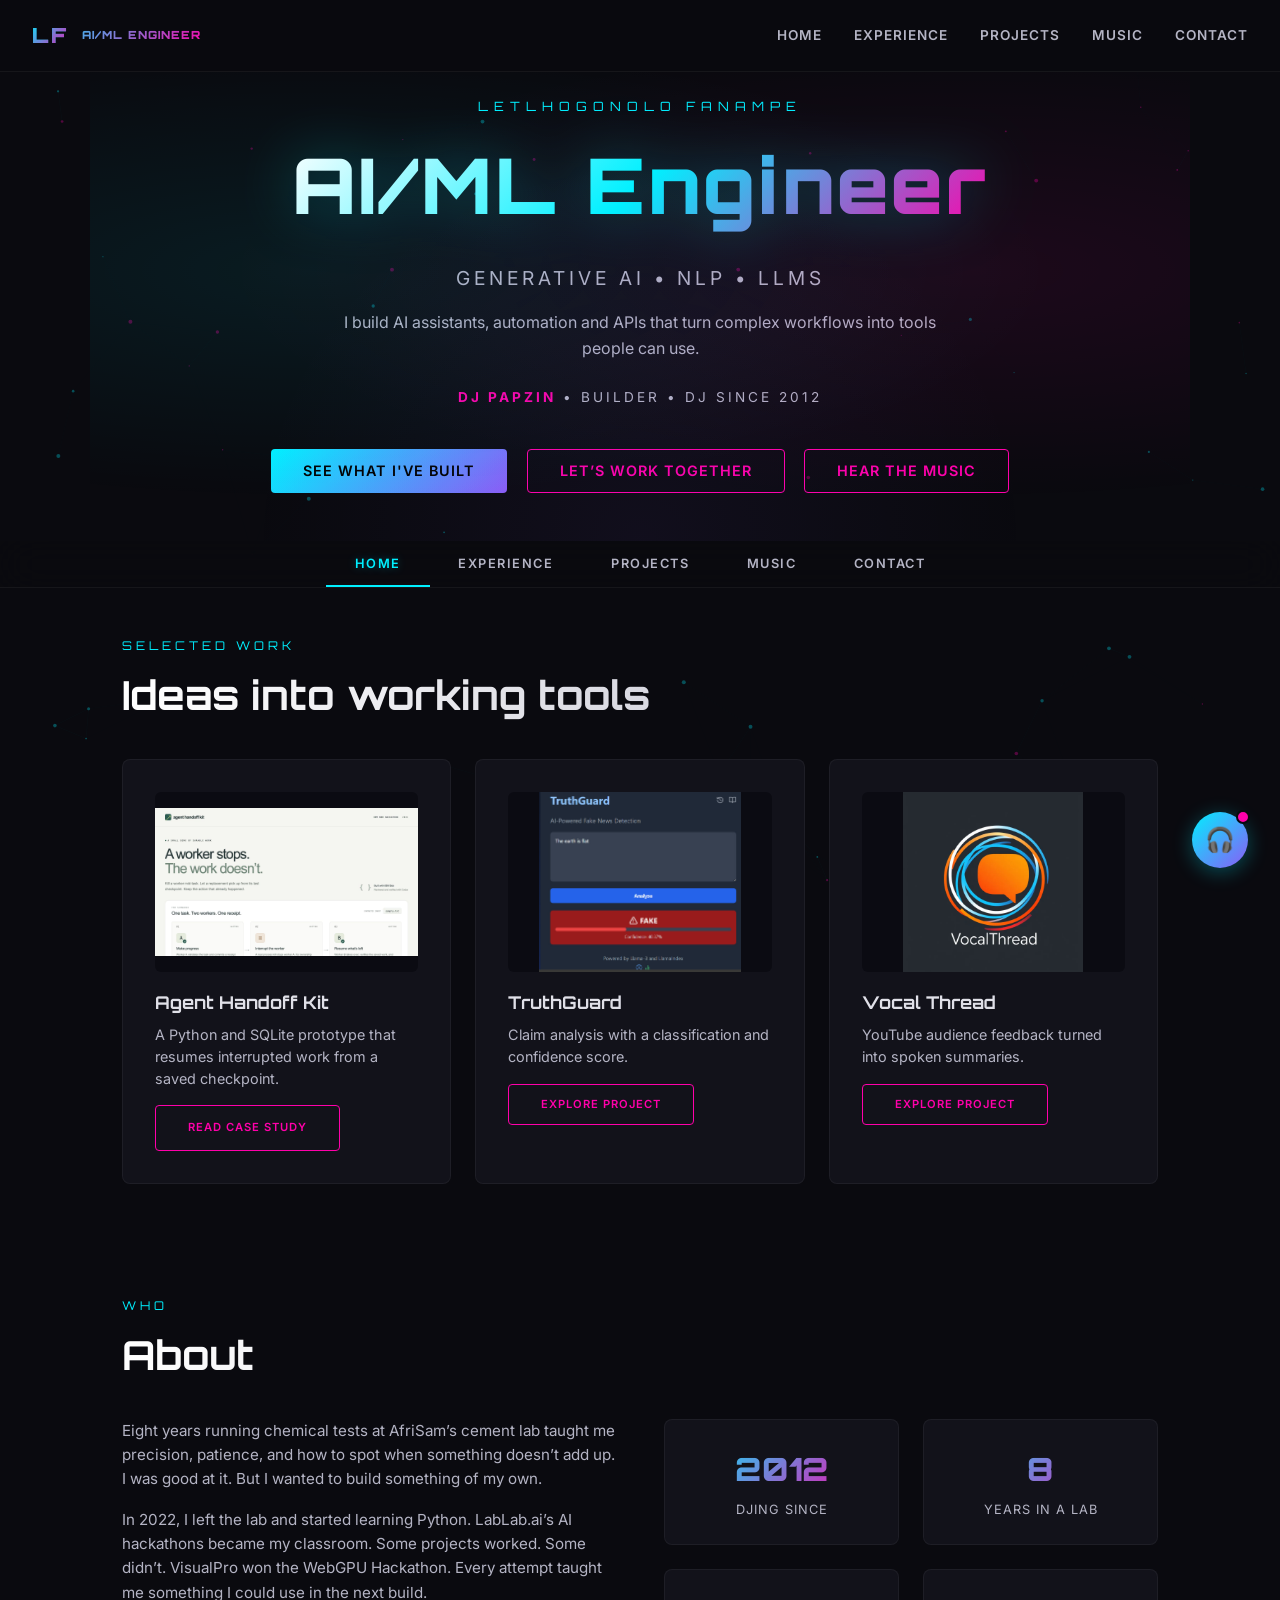
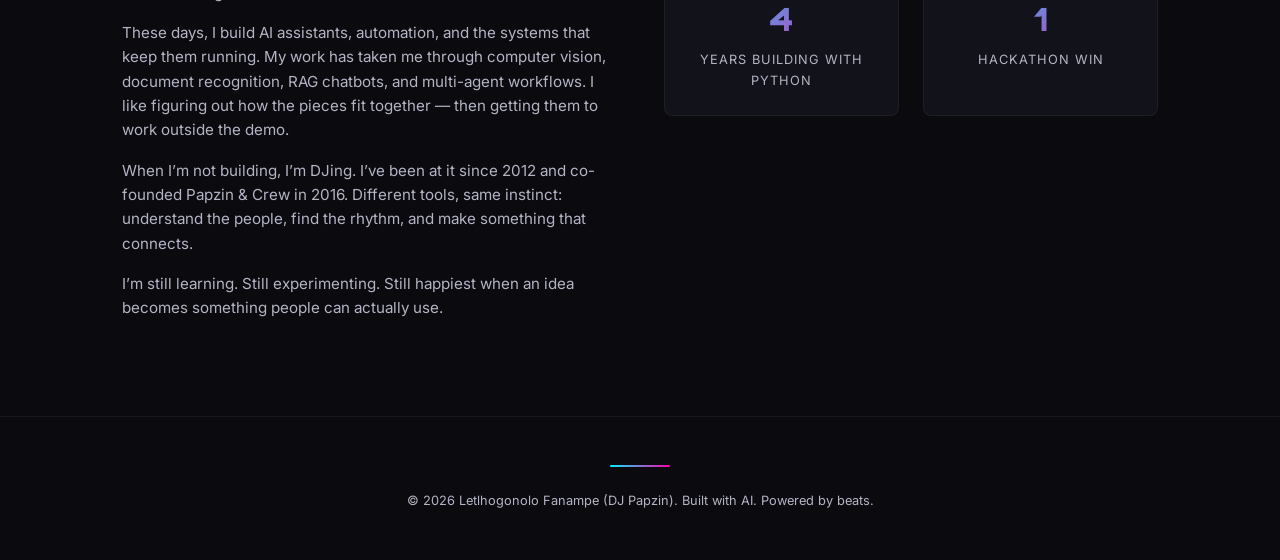
==== commit 5e7a5b22: "Shorten hackathon stat label" ====
--- a/index.html
+++ b/index.html
@@ -627,7 +627,7 @@
       <div class="stat-card"><div class="number">2012</div><div class="label">DJing since</div></div>
       <div class="stat-card"><div class="number">8</div><div class="label">Years in a Lab</div></div>
       <div class="stat-card"><div class="number">4</div><div class="label">Years building with Python</div></div>
-      <div class="stat-card"><div class="number">1</div><div class="label">WebGPU Hackathon win</div></div>
+      <div class="stat-card"><div class="number">1</div><div class="label">Hackathon win</div></div>
     </div>
   </div>
 </section>
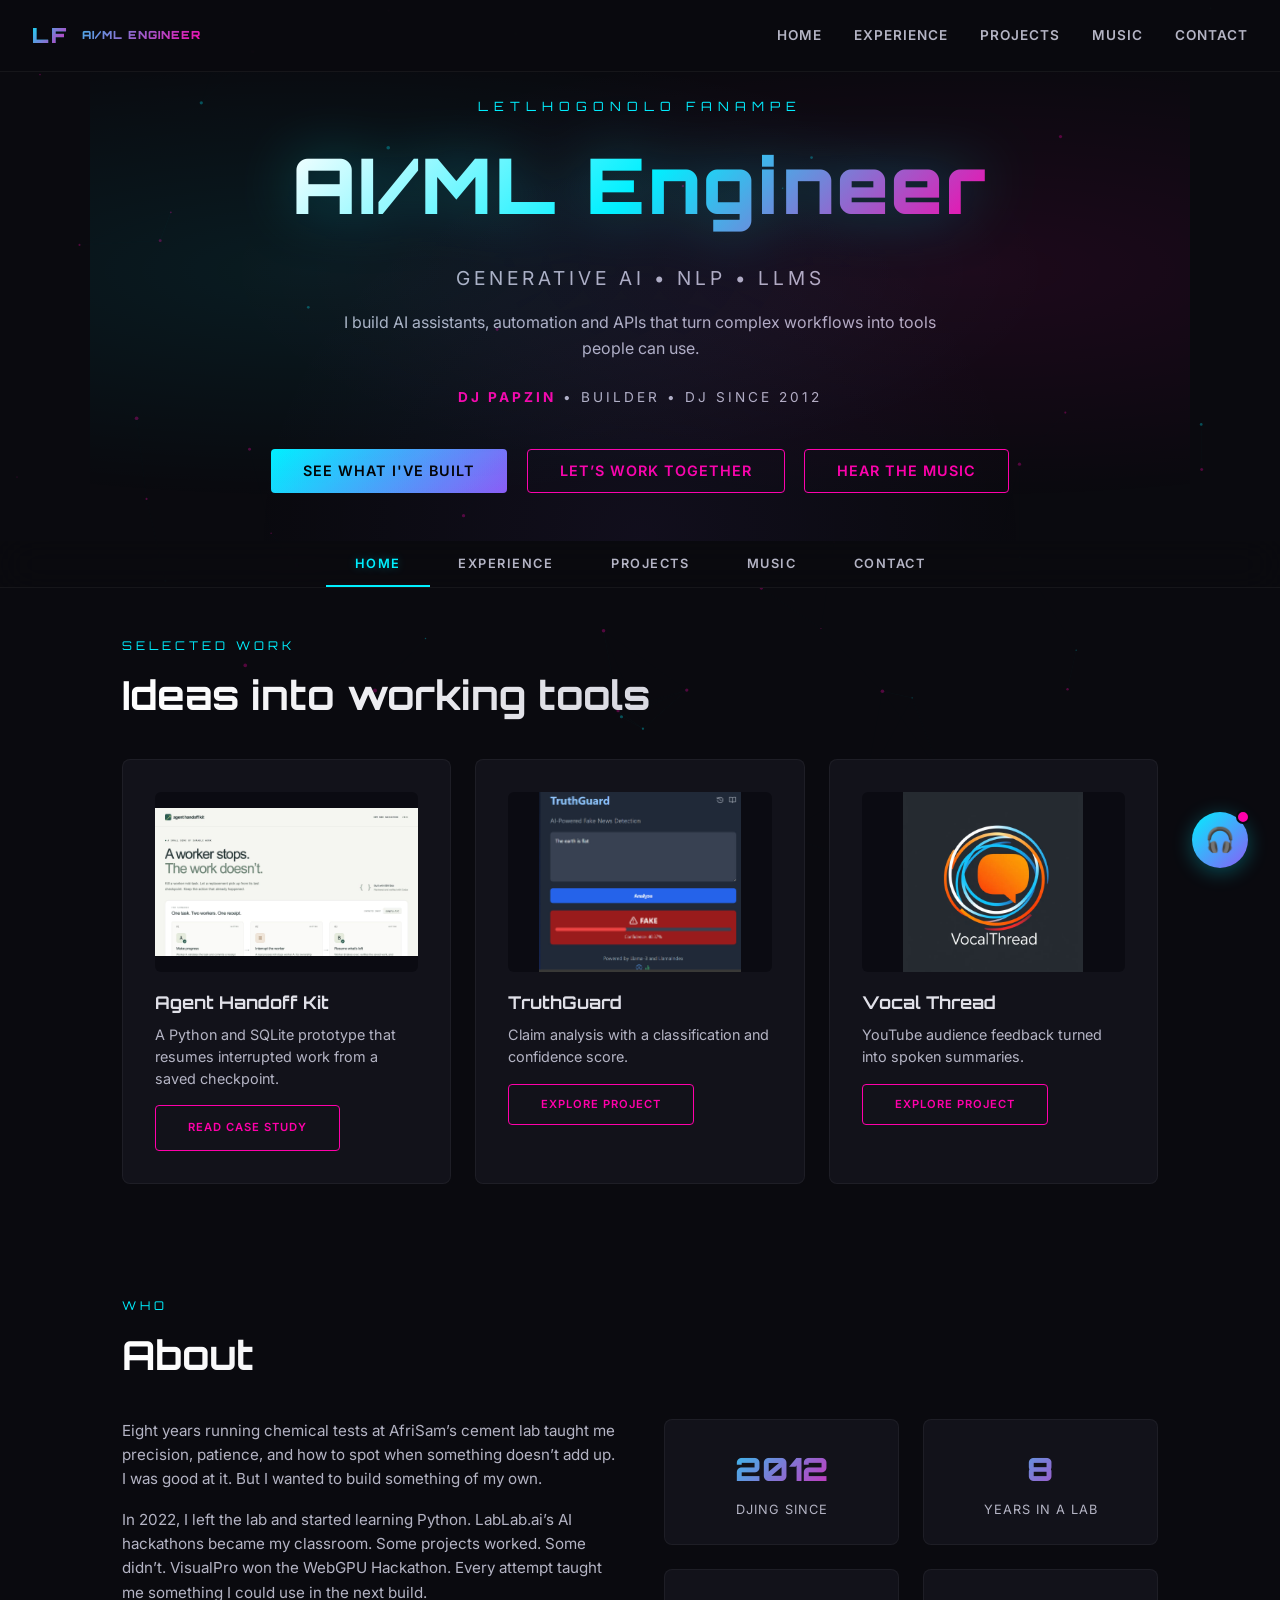
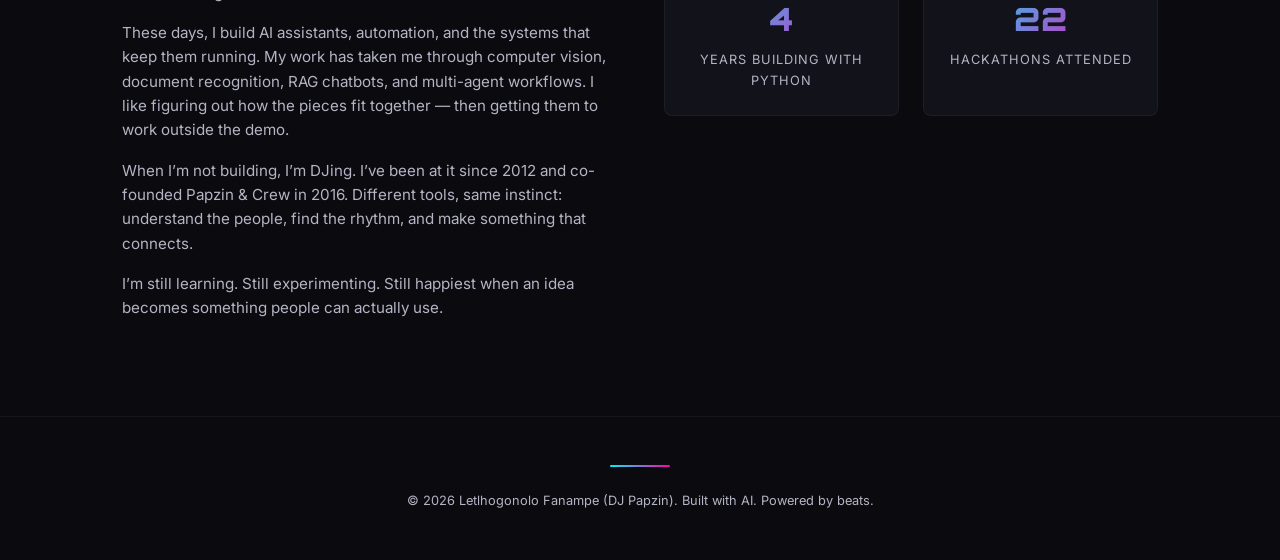
==== commit 53463505: "Show hackathon participation and link certificates" ====
--- a/index.html
+++ b/index.html
@@ -627,7 +627,8 @@
       <div class="stat-card"><div class="number">2012</div><div class="label">DJing since</div></div>
       <div class="stat-card"><div class="number">8</div><div class="label">Years in a Lab</div></div>
       <div class="stat-card"><div class="number">4</div><div class="label">Years building with Python</div></div>
-      <div class="stat-card"><div class="number">1</div><div class="label">Hackathon win</div></div>
+      <!-- LabLab.ai profile reports 22 events attended as of 2026-10-11: https://lablab.ai/u/@DjPapzin -->
+      <div class="stat-card"><div class="number">22</div><div class="label">Hackathons attended</div></div>
     </div>
   </div>
 </section>
@@ -714,9 +715,10 @@
     </div>
     <div class="project-card">
       <div class="icon">🎖️</div>
-      <h3>LabLab.ai — 25+ Certifications</h3>
-      <p>Llama 3 Hackathon, Falcon Hackathon, Advanced GPT-3, AI Agents, FintechNova, TalentFlow, Autonomous Agents — 25 certifications across multiple AI hackathons.</p>
-      <div class="tags"><span class="tag accent">25 Certs</span><span class="tag">LabLab.ai</span></div>
+      <h3>LabLab.ai — Hackathon Participation</h3>
+      <p>Learning by building in AI hackathons, with certificates for events including Llama 3, Falcon, Autonomous Agents, and AI Agents with MindsDB.</p>
+      <div class="tags"><span class="tag accent">Participation</span><span class="tag">LabLab.ai</span></div>
+      <a class="btn btn-outline" href="https://lablab.ai/u/@DjPapzin" target="_blank" rel="noopener noreferrer">View participation &amp; certificates ↗</a>
     </div>
   </div>
 </section>
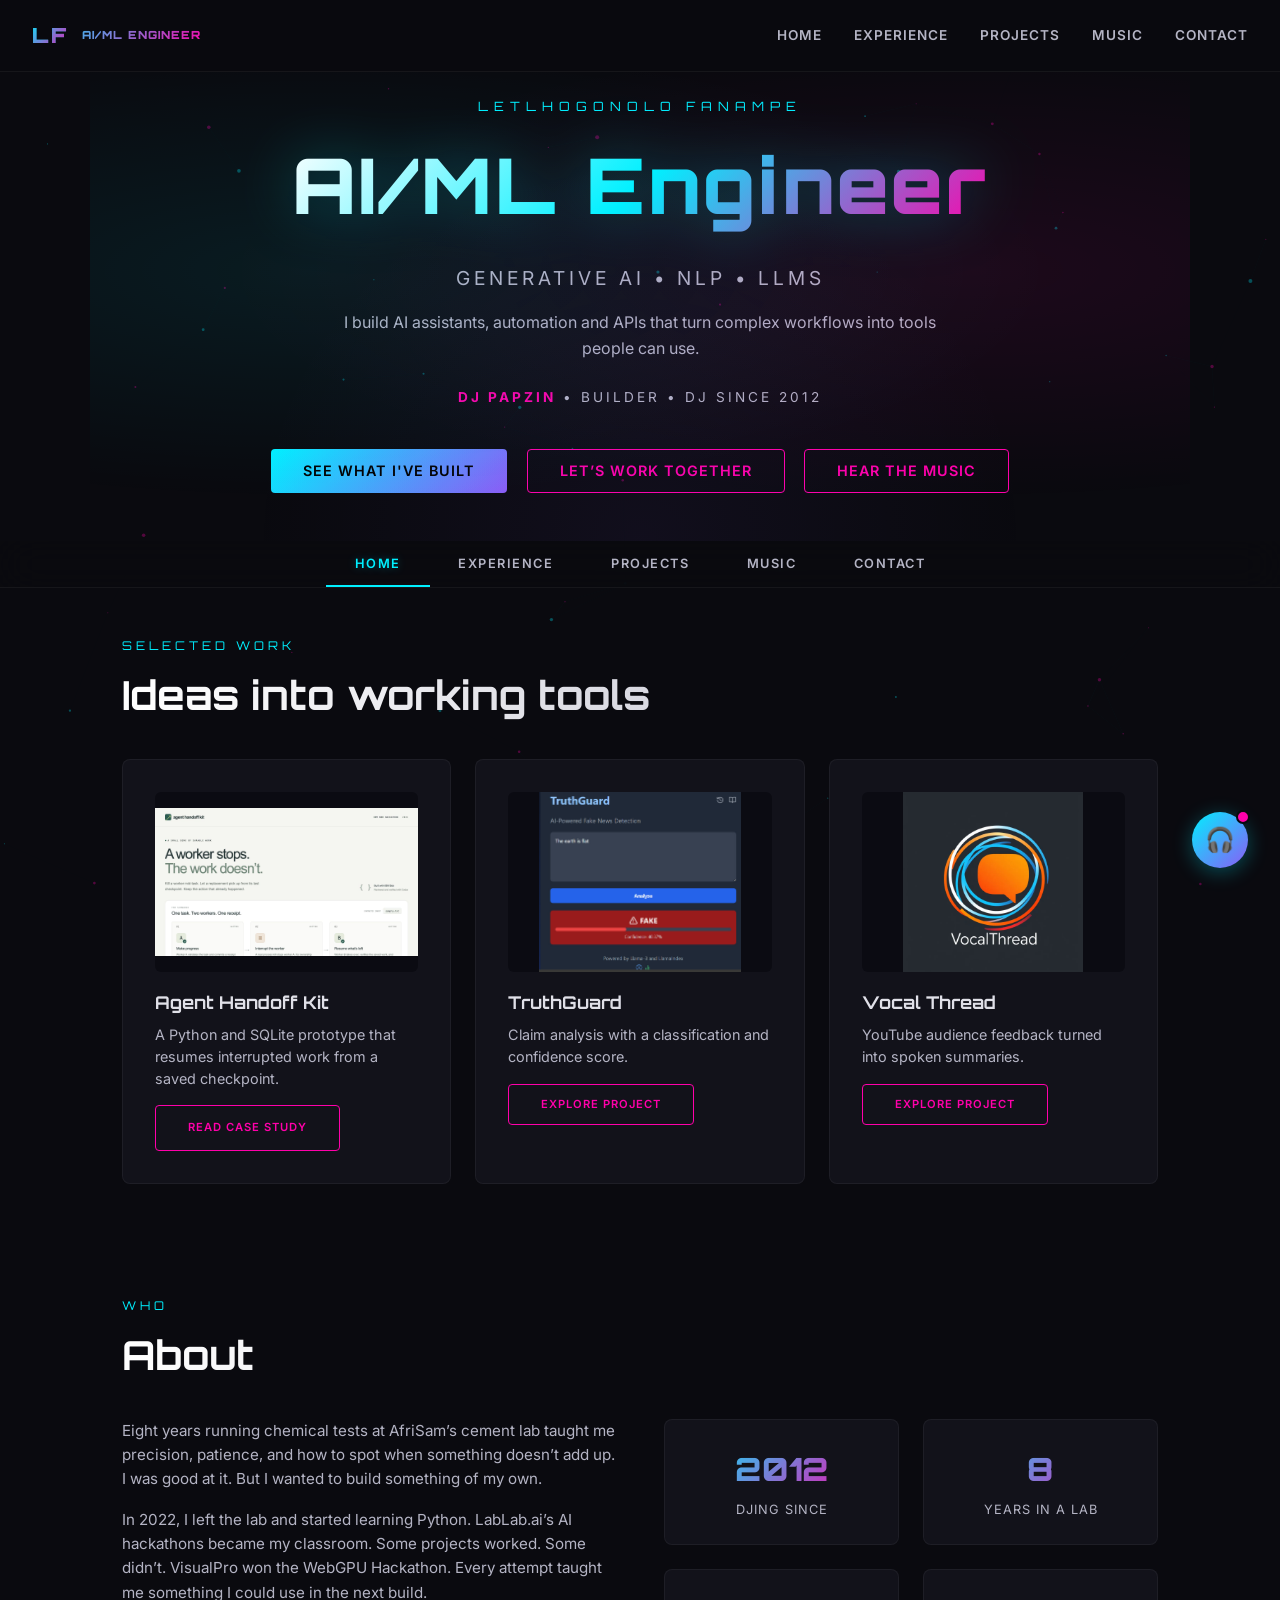
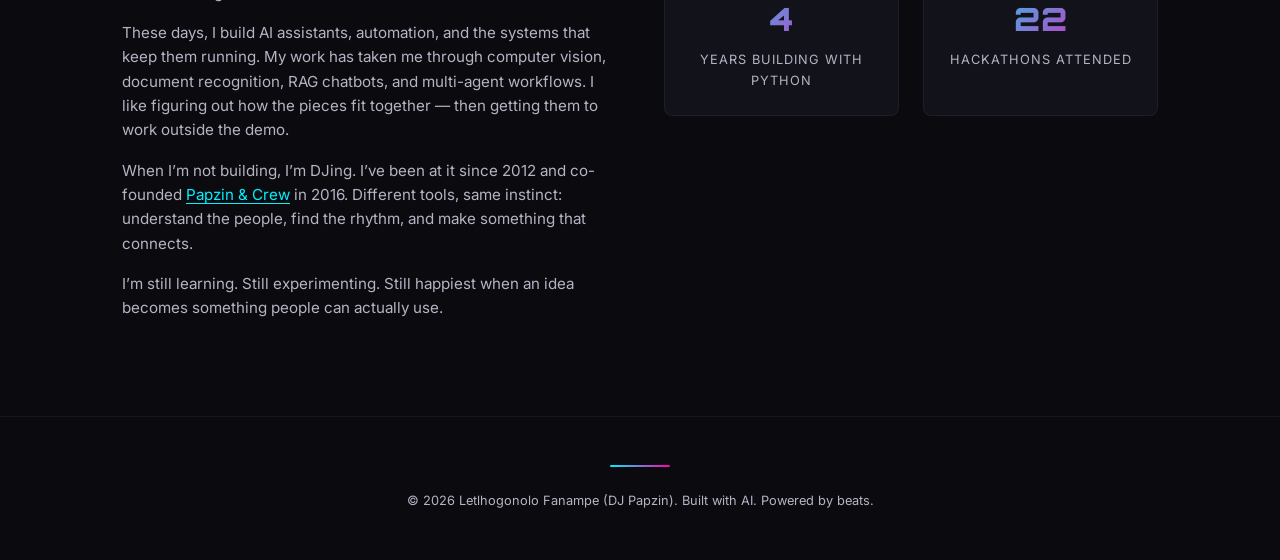
==== commit c03ce5a2: "Link Papzin and Crew mentions to the music platform" ====
--- a/index.html
+++ b/index.html
@@ -32,6 +32,10 @@
   overflow-x: hidden;
   line-height: 1.6;
 }
+
+.text-link { color: var(--neon-cyan); text-decoration: underline; text-underline-offset: 3px; }
+.text-link:hover { color: var(--text); }
+.text-link:focus-visible { outline: 2px solid var(--neon-cyan); outline-offset: 3px; }
 
 /* ─── NAV ─── */
 nav {
@@ -620,7 +624,7 @@
       <p>Eight years running chemical tests at AfriSam’s cement lab taught me precision, patience, and how to spot when something doesn’t add up. I was good at it. But I wanted to build something of my own.</p>
       <p>In 2022, I left the lab and started learning Python. LabLab.ai’s AI hackathons became my classroom. Some projects worked. Some didn’t. VisualPro won the WebGPU Hackathon. Every attempt taught me something I could use in the next build.</p>
       <p>These days, I build AI assistants, automation, and the systems that keep them running. My work has taken me through computer vision, document recognition, RAG chatbots, and multi-agent workflows. I like figuring out how the pieces fit together — then getting them to work outside the demo.</p>
-      <p>When I’m not building, I’m DJing. I’ve been at it since 2012 and co-founded Papzin &amp; Crew in 2016. Different tools, same instinct: understand the people, find the rhythm, and make something that connects.</p>
+      <p>When I’m not building, I’m DJing. I’ve been at it since 2012 and co-founded <a class="text-link" href="https://papzincrew.netlify.app/" target="_blank" rel="noopener noreferrer">Papzin &amp; Crew</a> in 2016. Different tools, same instinct: understand the people, find the rhythm, and make something that connects.</p>
       <p>I’m still learning. Still experimenting. Still happiest when an idea becomes something people can actually use.</p>
     </div>
     <div class="about-stats">
@@ -731,10 +735,10 @@
     <div class="timeline-item">
       <div class="date">2012 — Present</div>
       <h3>DJ & Co-Founder</h3>
-      <div class="company">Papzin & Crew — South Africa</div>
+      <div class="company"><a class="text-link" href="https://papzincrew.netlify.app/" target="_blank" rel="noopener noreferrer">Papzin &amp; Crew</a> — South Africa</div>
       <ul>
         <li>DJing since 2012, creating mega-mixes and Cruize Friday weekly mixes</li>
-        <li>Co-founded Papzin & Crew (2016) — DJ platform with freemium streaming, mix requests, and 24/7 radio</li>
+        <li>Co-founded <a class="text-link" href="https://papzincrew.netlify.app/" target="_blank" rel="noopener noreferrer">Papzin &amp; Crew</a> (2016) — DJ platform with freemium streaming, mix requests, and 24/7 radio</li>
         <li>Managing Mega-Mixers, bookings, promotions, and artist development</li>
         <li>Now exploring AI-generated music production via Suno</li>
       </ul>
@@ -865,7 +869,7 @@
 
     <div class="project-card" id="project-papzin-crew">
       <div class="workflow-preview"><span>Workflow overview</span>Mixes → Streaming → Listeners</div>
-      <h3>Papzin & Crew</h3>
+      <h3><a class="text-link" href="https://papzincrew.netlify.app/" target="_blank" rel="noopener noreferrer">Papzin &amp; Crew</a></h3>
       <p>DJ platform connecting Mega-Mixers with music lovers. Freemium streaming, Cruize Friday mixes, custom mix requests, and 24/7 online radio. Co-founded in 2016.</p>
       <p class="project-outcome"><strong>What it does:</strong> Connects Mega-Mixers with listeners through streaming and custom mix requests.</p>
       <a href="https://github.com/djpapzin/PapzinCrew-Music-Streaming-Platform" target="_blank" style="color:var(--neon-cyan);font-size:0.75rem;text-decoration:none;">↗ GitHub</a>
@@ -984,18 +988,18 @@
   <p class="section-label">Listen</p>
   <h2>Music</h2>
   <div class="about-text" style="margin-bottom: 2rem;">
-    <p>DJing since 2012. Co-founded Papzin & Crew in 2016 because Spotify playlists are boring and Mega-Mixers deserve a platform. Cruize Friday mixes, custom requests, 24/7 streaming — real music by real people.</p>
+    <p>DJing since 2012. Co-founded <a class="text-link" href="https://papzincrew.netlify.app/" target="_blank" rel="noopener noreferrer">Papzin &amp; Crew</a> in 2016 because Spotify playlists are boring and Mega-Mixers deserve a platform. Cruize Friday mixes, custom requests, 24/7 streaming — real music by real people.</p>
     <p>Now I'm also experimenting with AI-generated music through Suno. Because why not? If the AI can make something that moves people, I'm in.</p>
   </div>
   <div class="music-grid">
     <div class="music-card">
       <div class="album-art">📻</div>
-      <h3>Papzin & Crew</h3>
+      <h3><a class="text-link" href="https://papzincrew.netlify.app/" target="_blank" rel="noopener noreferrer">Papzin &amp; Crew</a></h3>
       <p class="genre">Mega-mix platform · Cruize Friday mixes · 24/7 radio</p>
     </div>
   </div>
   <div style="text-align: center; margin-top: 2rem;">
-    <a href="https://papzincrew.netlify.app" target="_blank" class="btn btn-outline" style="margin-right:0.8rem;">Visit Papzin & Crew →</a>
+    <a href="https://papzincrew.netlify.app/" target="_blank" rel="noopener noreferrer" class="btn btn-outline" style="margin-right:0.8rem;">Visit Papzin &amp; Crew →</a>
     <a href="https://suno.com" target="_blank" class="btn btn-primary">AI Music on Suno →</a>
   </div>
 </section>
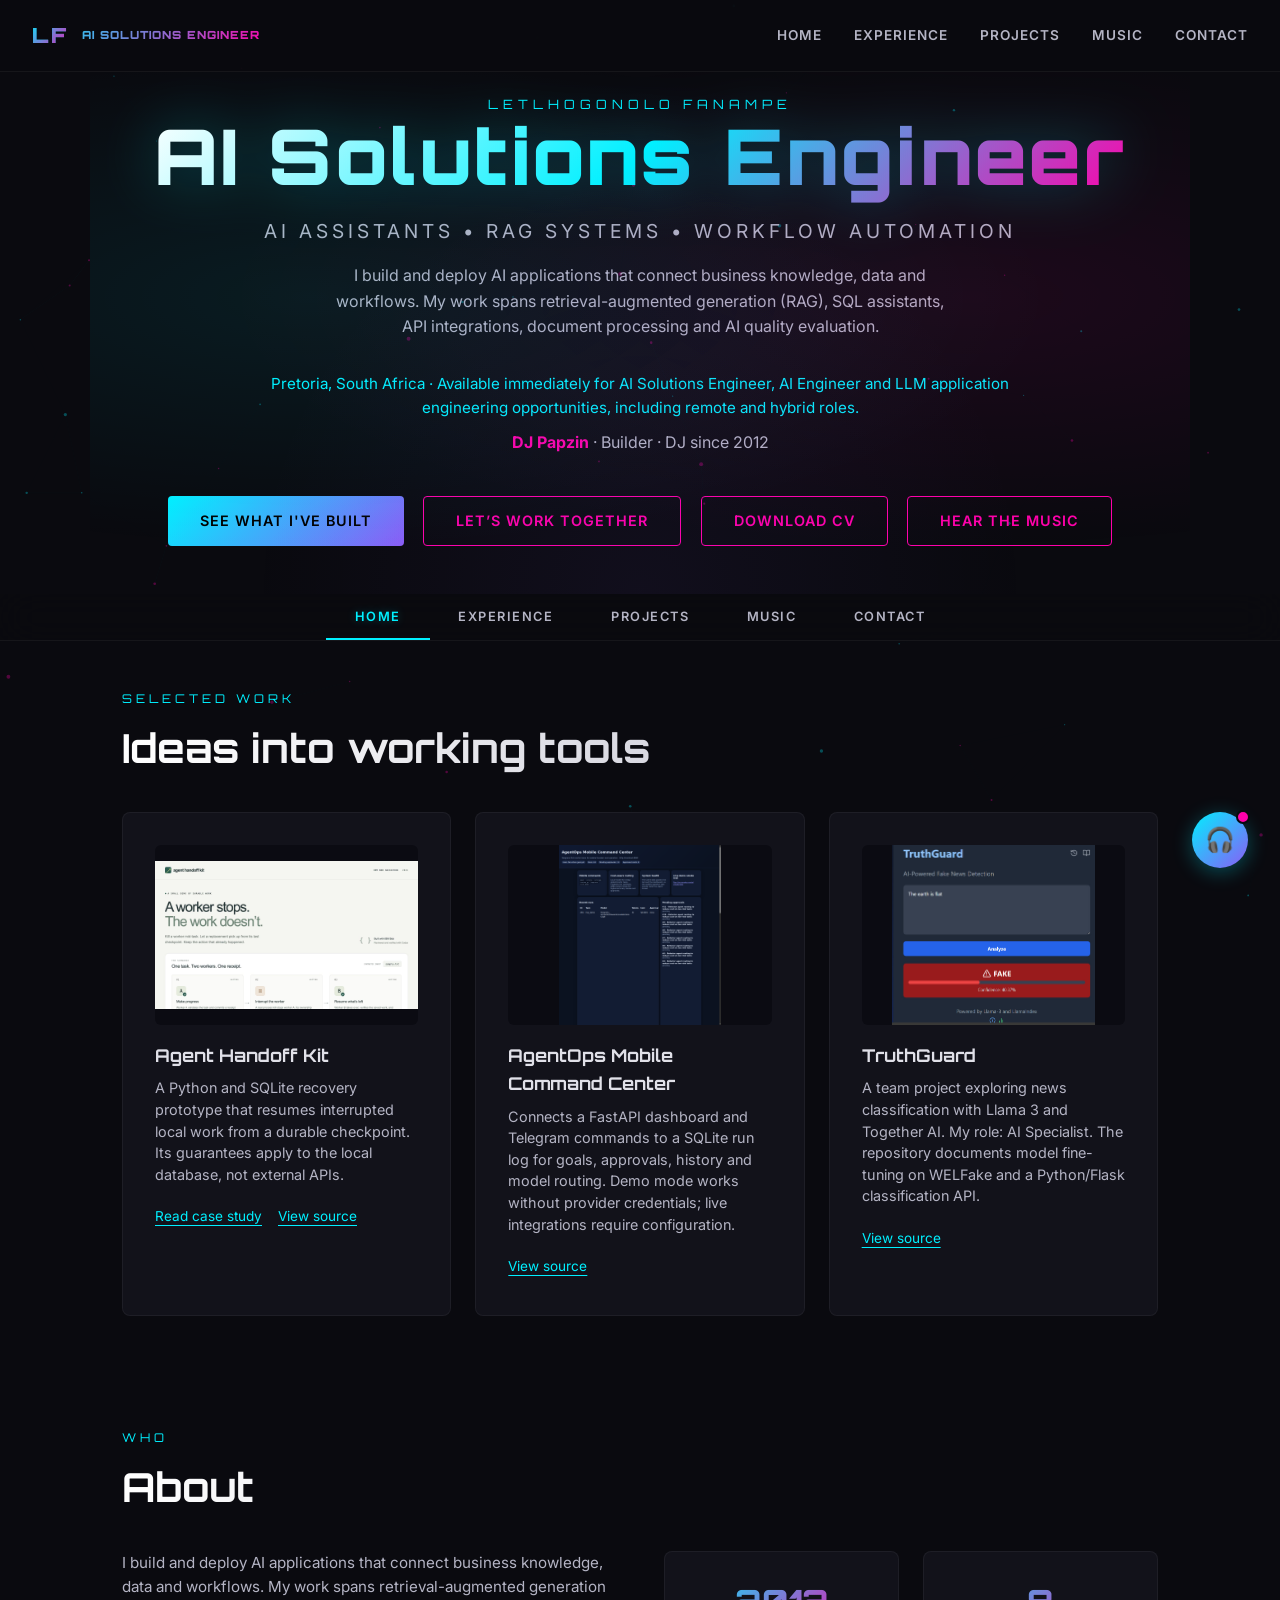
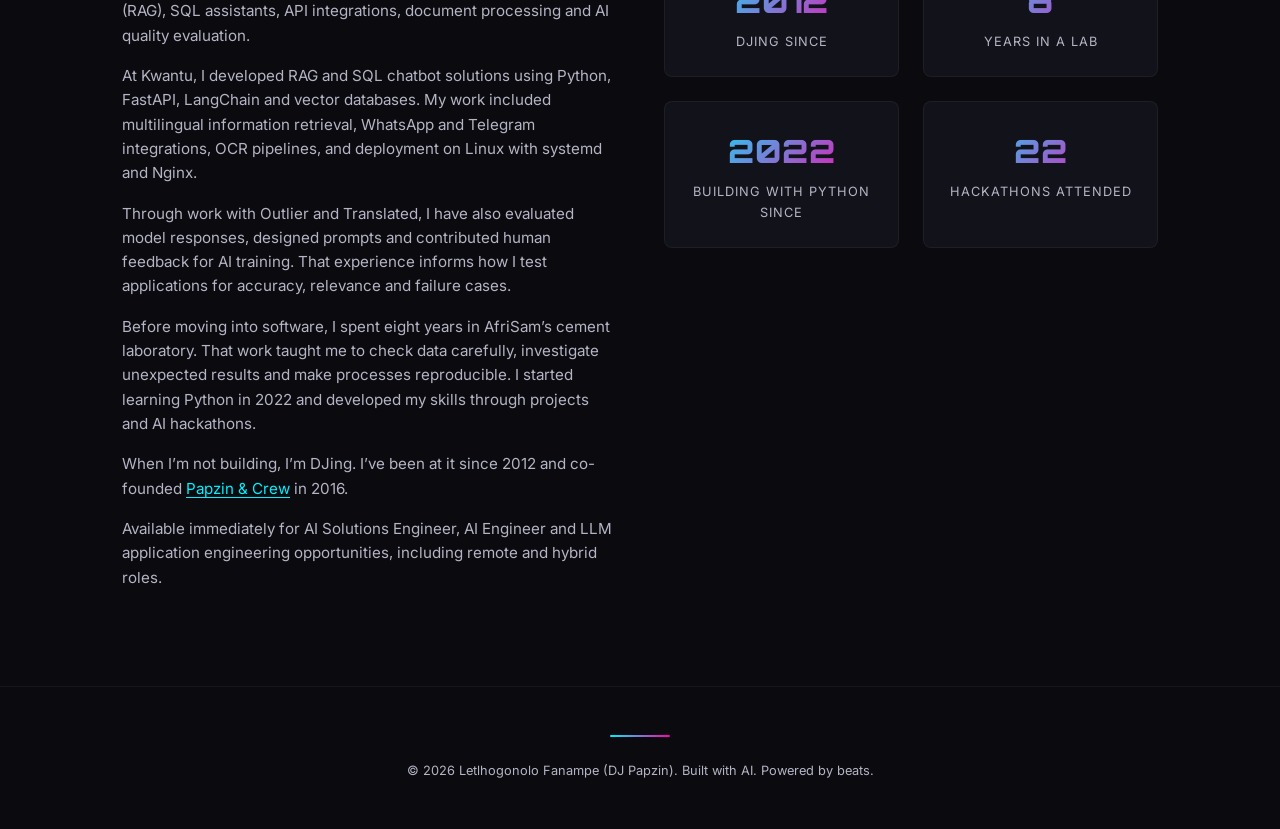
==== commit fdf1713f: "Align portfolio and chatbot with shared LinkedIn profile data" ====
--- a/index.html
+++ b/index.html
@@ -3,8 +3,16 @@
 <head>
 <meta charset="UTF-8">
 <meta name="viewport" content="width=device-width, initial-scale=1.0">
-<title>Letlhogonolo Fanampe — AI/ML Engineer | DJ Papzin</title>
-<meta name="description" content="Letlhogonolo Fanampe (DJ Papzin) — AI/ML Engineer, Gen AI specialist, producer, and DJ. Building intelligent solutions and keeping the dancefloor moving.">
+<!-- profile:metadata:start -->
+<title>Letlhogonolo Fanampe — AI Solutions Engineer | DJ Papzin</title>
+<meta name="description" content="Letlhogonolo Fanampe, AI Solutions Engineer in Pretoria, South Africa. AI Assistants • RAG Systems • Workflow Automation. Available immediately for AI Solutions Engineer, AI Engineer and LLM application engineering opportunities, including remote and hybrid roles.">
+<link rel="canonical" href="https://djpapzin.com/">
+<meta property="og:title" content="Letlhogonolo Fanampe — AI Solutions Engineer | DJ Papzin">
+<meta property="og:description" content="Letlhogonolo Fanampe, AI Solutions Engineer in Pretoria, South Africa. AI Assistants • RAG Systems • Workflow Automation. Available immediately for AI Solutions Engineer, AI Engineer and LLM application engineering opportunities, including remote and hybrid roles.">
+<meta property="og:type" content="website">
+<meta property="og:url" content="https://djpapzin.com/">
+<script type="application/ld+json">{"@context":"https://schema.org","@type":"Person","name":"Letlhogonolo Fanampe","alternateName":"DJ Papzin","jobTitle":"AI Solutions Engineer","url":"https://djpapzin.com","sameAs":["https://www.linkedin.com/in/djpapzin/","https://github.com/djpapzin"],"knowsAbout":["Retrieval-Augmented Generation (RAG)","LangChain","LLM Fine-Tuning","API Integration","Natural Language Processing (NLP)","Model Evaluation","RLHF","Python","FastAPI","SQL","SQLite","Django","Flask","FAISS","DeepLake","ChromaDB","Docker","Git","Linux","Nginx","systemd","REST APIs","WhatsApp Business API","Telegram","OCR","Detectron2","Tesseract","PaddleOCR","OpenCV","Streamlit","React","TensorFlow","Keras"]}</script>
+<!-- profile:metadata:end -->
 <style>
 @import url('https://fonts.googleapis.com/css2?family=Orbitron:wght@400;700;900&family=Inter:wght@300;400;600&display=swap');
 
@@ -112,6 +120,7 @@
   font-weight: 900; letter-spacing: 3px;
   text-align: center; position: relative;
   animation: glitch 8s infinite;
+  max-width: 1100px; line-height: 1.15; text-wrap: balance;
 }
 .hero-title .main-text {
   background: linear-gradient(135deg, #fff 0%, var(--neon-cyan) 50%, var(--neon-magenta) 100%);
@@ -126,6 +135,10 @@
   99% { opacity: 0.95; transform: translate(1px, 0); }
 }
 
+.hero-name { font: 0.8rem Orbitron, monospace; letter-spacing: 5px; color: var(--neon-cyan); text-transform: uppercase; text-align: center; }
+.hero-availability { max-width: 780px; font-size: 0.95rem; margin-top: 1rem; color: var(--neon-cyan); text-align: center; }
+.hero-personal { margin-top: 0.6rem; color: var(--text-dim); text-align: center; }
+.hero-personal strong { color: var(--neon-magenta); }
 .hero-sub {
   font-size: clamp(0.9rem, 2vw, 1.2rem);
   color: var(--text-dim); letter-spacing: 4px;
@@ -393,7 +406,11 @@
   }
   .about-grid { grid-template-columns: 1fr; }
   .hero-title { letter-spacing: 3px; }
-  .hero-sub { letter-spacing: 1px; font-size: 0.75rem; }
+  .hero-name { font: 0.8rem Orbitron, monospace; letter-spacing: 5px; color: var(--neon-cyan); text-transform: uppercase; text-align: center; }
+.hero-availability { max-width: 780px; font-size: 0.95rem; margin-top: 1rem; color: var(--neon-cyan); text-align: center; }
+.hero-personal { margin-top: 0.6rem; color: var(--text-dim); text-align: center; }
+.hero-personal strong { color: var(--neon-magenta); }
+.hero-sub { letter-spacing: 1px; font-size: 0.75rem; }
   #hero p[style*="letter-spacing: 3px"] { letter-spacing: 1px; font-size: 0.7rem; }
   .tab-bar { position: static; display: grid; grid-template-columns: repeat(6, minmax(0, 1fr)); padding: 0 1rem; }
   .tab-btn { grid-column: span 2; min-height: 48px; padding: 0.8rem 0.25rem; font-size: 0.7rem; letter-spacing: 0.5px; }
@@ -568,7 +585,9 @@
 <nav id="nav">
   <div class="logo" style="display:flex;align-items:center;gap:0.8rem;">
     <span style="font-family:'Orbitron',monospace;font-weight:900;font-size:1.3rem;background:linear-gradient(135deg,var(--neon-cyan),var(--neon-magenta));-webkit-background-clip:text;-webkit-text-fill-color:transparent;letter-spacing:3px;">LF</span>
-    <span style="font-size:0.7rem;color:var(--text-dim);letter-spacing:1px;text-transform:uppercase;">AI/ML Engineer</span>
+<!-- profile:nav-role:start -->
+<span style="font-size:0.7rem;color:var(--text-dim);letter-spacing:1px;text-transform:uppercase;">AI Solutions Engineer</span>
+<!-- profile:nav-role:end -->
   </div>
   <ul class="links" id="main-navigation">
     <li><a href="#" onclick="switchTab('home');return false">Home</a></li>
@@ -581,18 +600,22 @@
 </nav>
 
 <!-- HERO -->
+<!-- profile:hero:start -->
 <section id="hero">
-  <p style="font-family: 'Orbitron', monospace; font-size: 0.8rem; letter-spacing: 6px; color: var(--neon-cyan); text-transform: uppercase; margin-bottom: 0.5rem;">Letlhogonolo Fanampe</p>
-  <h1 class="hero-title"><span class="main-text">AI/ML Engineer</span></h1>
-  <p class="hero-sub">Generative AI &bull; NLP &bull; LLMs</p>
-  <p class="hero-description">I build AI assistants, automation and APIs that turn complex workflows into tools people can use.</p>
-  <p style="color: var(--text-dim); font-size: 0.85rem; letter-spacing: 3px; text-transform: uppercase; margin-top: 0.6rem; text-align: center;"><strong style="color: var(--neon-magenta);">DJ Papzin</strong> &bull; Builder &bull; DJ since 2012</p>
+  <p class="hero-name">Letlhogonolo Fanampe</p>
+  <h1 class="hero-title"><span class="main-text">AI Solutions Engineer</span></h1>
+  <p class="hero-sub">AI Assistants • RAG Systems • Workflow Automation</p>
+  <p class="hero-description">I build and deploy AI applications that connect business knowledge, data and workflows. My work spans retrieval-augmented generation (RAG), SQL assistants, API integrations, document processing and AI quality evaluation.</p>
+  <p class="hero-availability">Pretoria, South Africa · Available immediately for AI Solutions Engineer, AI Engineer and LLM application engineering opportunities, including remote and hybrid roles.</p>
+  <p class="hero-personal"><strong>DJ Papzin</strong> · Builder · DJ since 2012</p>
   <div class="hero-cta">
-    <button class="btn btn-primary" onclick="switchTab('projects')">See What I've Built</button>
+    <button class="btn btn-primary" onclick="switchTab('projects')">See what I've built</button>
     <button class="btn btn-outline" onclick="switchTab('contact')">Let’s work together</button>
-    <button class="btn btn-outline" onclick="switchTab('music')">Hear the Music</button>
+    <a href="/assets/Letlhogonolo-Fanampe-AI-Solutions-Engineer-CV.pdf" class="btn btn-outline" download>Download CV</a>
+    <button class="btn btn-outline" onclick="switchTab('music')">Hear the music</button>
   </div>
 </section>
+<!-- profile:hero:end -->
 
 <!-- TAB BAR -->
 <div class="tab-bar">
@@ -606,36 +629,45 @@
 <!-- TAB: HOME -->
 <div class="tab-panel active" id="tab-home">
 
-<section id="featured-work">
-  <p class="section-label">Selected work</p><h2>Ideas into working tools</h2>
-  <div class="projects-grid">
-<article class="project-card"><img class="project-preview" src="assets/agent-handoff.png" alt="Agent Handoff Kit recovery demo" loading="lazy"><h3>Agent Handoff Kit</h3><p>A Python and SQLite prototype that resumes interrupted work from a saved checkpoint.</p><a class="btn btn-outline" href="case-studies/agent-handoff.html">Read case study</a></article>
-<article class="project-card"><img class="project-preview" src="assets/truthguard.jpg" alt="TruthGuard project preview" loading="lazy"><h3>TruthGuard</h3><p>Claim analysis with a classification and confidence score.</p><button class="btn btn-outline" onclick="switchTab('projects', 'project-truthguard')">Explore project</button></article>
-<article class="project-card"><img class="project-preview" src="assets/vocal-thread.jpeg" alt="Vocal Thread project logo with a speech bubble" loading="lazy" width="1024" height="1024"><h3>Vocal Thread</h3><p>YouTube audience feedback turned into spoken summaries.</p><button class="btn btn-outline" onclick="switchTab('projects', 'project-vocal-thread')">Explore project</button></article>
-  </div>
-</section>
+<!-- profile:featured:start -->
+<section id="featured-work"><p class="section-label">Selected work</p><h2>Ideas into working tools</h2><div class="projects-grid"><article class="project-card">
+  <img class="project-preview" src="assets/agent-handoff.png" alt="Agent Handoff Kit recovery demo" loading="lazy">
+  <h3>Agent Handoff Kit</h3><p>A Python and SQLite recovery prototype that resumes interrupted local work from a durable checkpoint. Its guarantees apply to the local database, not external APIs.</p>
+
+  <div class="project-links"><a href="/case-studies/agent-handoff.html">Read case study</a> <a href="https://github.com/djpapzin/agent-handoff-kit" target="_blank" rel="noopener noreferrer">View source</a></div>
+
+</article>
+<article class="project-card">
+  <img class="project-preview" src="assets/agentops.png" alt="AgentOps dashboard for agent workflows, model routing and approvals" loading="lazy">
+  <h3>AgentOps Mobile Command Center</h3><p>Connects a FastAPI dashboard and Telegram commands to a SQLite run log for goals, approvals, history and model routing. Demo mode works without provider credentials; live integrations require configuration.</p>
+
+  <div class="project-links"><a href="https://github.com/djpapzin/agentops-mobile-command-center" target="_blank" rel="noopener noreferrer">View source</a></div>
+
+</article>
+<article class="project-card">
+  <img class="project-preview" src="assets/truthguard.jpg" alt="TruthGuard news classification interface" loading="lazy">
+  <h3>TruthGuard</h3><p>A team project exploring news classification with Llama 3 and Together AI. My role: AI Specialist. The repository documents model fine-tuning on WELFake and a Python/Flask classification API.</p>
+
+  <div class="project-links"><a href="https://github.com/djpapzin/TruthGuard-AI-Fake-News-Detection-with-LLM" target="_blank" rel="noopener noreferrer">View source</a></div>
+
+</article></div></section>
+<!-- profile:featured:end -->
 
 <!-- ABOUT -->
-<section id="about">
-  <p class="section-label">Who</p>
-  <h2>About</h2>
-  <div class="about-grid">
-    <div class="about-text">
-      <p>Eight years running chemical tests at AfriSam’s cement lab taught me precision, patience, and how to spot when something doesn’t add up. I was good at it. But I wanted to build something of my own.</p>
-      <p>In 2022, I left the lab and started learning Python. LabLab.ai’s AI hackathons became my classroom. Some projects worked. Some didn’t. VisualPro won the WebGPU Hackathon. Every attempt taught me something I could use in the next build.</p>
-      <p>These days, I build AI assistants, automation, and the systems that keep them running. My work has taken me through computer vision, document recognition, RAG chatbots, and multi-agent workflows. I like figuring out how the pieces fit together — then getting them to work outside the demo.</p>
-      <p>When I’m not building, I’m DJing. I’ve been at it since 2012 and co-founded <a class="text-link" href="https://papzincrew.netlify.app/" target="_blank" rel="noopener noreferrer">Papzin &amp; Crew</a> in 2016. Different tools, same instinct: understand the people, find the rhythm, and make something that connects.</p>
-      <p>I’m still learning. Still experimenting. Still happiest when an idea becomes something people can actually use.</p>
-    </div>
-    <div class="about-stats">
-      <div class="stat-card"><div class="number">2012</div><div class="label">DJing since</div></div>
-      <div class="stat-card"><div class="number">8</div><div class="label">Years in a Lab</div></div>
-      <div class="stat-card"><div class="number">4</div><div class="label">Years building with Python</div></div>
-      <!-- LabLab.ai profile reports 22 events attended as of 2026-10-11: https://lablab.ai/u/@DjPapzin -->
-      <div class="stat-card"><div class="number">22</div><div class="label">Hackathons attended</div></div>
-    </div>
-  </div>
-</section>
+<!-- profile:about:start -->
+<section id="about"><p class="section-label">Who</p><h2>About</h2><div class="about-grid"><div class="about-text">
+<p>I build and deploy AI applications that connect business knowledge, data and workflows. My work spans retrieval-augmented generation (RAG), SQL assistants, API integrations, document processing and AI quality evaluation.</p>
+<p>At Kwantu, I developed RAG and SQL chatbot solutions using Python, FastAPI, LangChain and vector databases. My work included multilingual information retrieval, WhatsApp and Telegram integrations, OCR pipelines, and deployment on Linux with systemd and Nginx.</p>
+<p>Through work with Outlier and Translated, I have also evaluated model responses, designed prompts and contributed human feedback for AI training. That experience informs how I test applications for accuracy, relevance and failure cases.</p>
+<p>Before moving into software, I spent eight years in AfriSam’s cement laboratory. That work taught me to check data carefully, investigate unexpected results and make processes reproducible. I started learning Python in 2022 and developed my skills through projects and AI hackathons.</p>
+<p>When I’m not building, I’m DJing. I’ve been at it since 2012 and co-founded <a href="https://papzincrew.netlify.app/" class="text-link" target="_blank" rel="noopener noreferrer">Papzin &amp; Crew</a> in 2016.</p>
+<p>Available immediately for AI Solutions Engineer, AI Engineer and LLM application engineering opportunities, including remote and hybrid roles.</p></div><div class="about-stats">
+<div class="stat-card"><div class="number">2012</div><div class="label">DJing since</div></div>
+<div class="stat-card"><div class="number">8</div><div class="label">Years in a lab</div></div>
+<div class="stat-card"><div class="number">2022</div><div class="label">Building with Python since</div></div>
+<div class="stat-card"><div class="number">22</div><div class="label">Hackathons attended</div></div>
+</div></div></section>
+<!-- profile:about:end -->
 
 </div><!-- end tab-home -->
 
@@ -643,56 +675,12 @@
 <div class="tab-panel" id="tab-experience">
 
 <!-- SKILLS -->
-<section id="skills">
-  <p class="section-label">Stack</p>
-  <h2>Skills</h2>
-  <div class="skills-grid">
-    <div class="skill-category">
-      <h3>AI / ML</h3>
-      <div class="skill-tags">
-        <span class="skill-tag">TensorFlow</span>
-        <span class="skill-tag">Keras</span>
-        <span class="skill-tag">LangChain</span>
-        <span class="skill-tag">NLP</span>
-        <span class="skill-tag">OpenCV</span>
-        <span class="skill-tag">OCR</span>
-        <span class="skill-tag">RLHF</span>
-        <span class="skill-tag">Detectron2</span>
-        <span class="skill-tag">LLMs</span>
-      </div>
-    </div>
-    <div class="skill-category">
-      <h3>Backend</h3>
-      <div class="skill-tags">
-        <span class="skill-tag">Python</span>
-        <span class="skill-tag">FastAPI</span>
-        <span class="skill-tag">Django</span>
-        <span class="skill-tag">Flask</span>
-        <span class="skill-tag">Node.js</span>
-        <span class="skill-tag">SQLite</span>
-      </div>
-    </div>
-    <div class="skill-category">
-      <h3>Frontend</h3>
-      <div class="skill-tags">
-        <span class="skill-tag">JavaScript</span>
-        <span class="skill-tag">React</span>
-        <span class="skill-tag">Streamlit</span>
-        <span class="skill-tag">HTML/CSS</span>
-      </div>
-    </div>
-    <div class="skill-category">
-      <h3>DevOps</h3>
-      <div class="skill-tags">
-        <span class="skill-tag">Git</span>
-        <span class="skill-tag">Docker</span>
-        <span class="skill-tag">Nginx</span>
-        <span class="skill-tag">systemd</span>
-        <span class="skill-tag">Linux</span>
-      </div>
-    </div>
-  </div>
-</section>
+<!-- profile:skills:start -->
+<section id="skills"><p class="section-label">Stack</p><h2>Skills</h2><div class="skills-grid"><div class="skill-category"><h3>AI applications</h3><div class="skill-tags"><span class="skill-tag">Retrieval-Augmented Generation (RAG)</span><span class="skill-tag">LangChain</span><span class="skill-tag">LLM Fine-Tuning</span><span class="skill-tag">API Integration</span><span class="skill-tag">Natural Language Processing (NLP)</span><span class="skill-tag">Model Evaluation</span><span class="skill-tag">RLHF</span></div></div>
+<div class="skill-category"><h3>Backend and data</h3><div class="skill-tags"><span class="skill-tag">Python</span><span class="skill-tag">FastAPI</span><span class="skill-tag">SQL</span><span class="skill-tag">SQLite</span><span class="skill-tag">Django</span><span class="skill-tag">Flask</span><span class="skill-tag">FAISS</span><span class="skill-tag">DeepLake</span><span class="skill-tag">ChromaDB</span></div></div>
+<div class="skill-category"><h3>Deployment and automation</h3><div class="skill-tags"><span class="skill-tag">Docker</span><span class="skill-tag">Git</span><span class="skill-tag">Linux</span><span class="skill-tag">Nginx</span><span class="skill-tag">systemd</span><span class="skill-tag">REST APIs</span><span class="skill-tag">WhatsApp Business API</span><span class="skill-tag">Telegram</span></div></div>
+<div class="skill-category"><h3>Supporting tools</h3><div class="skill-tags"><span class="skill-tag">OCR</span><span class="skill-tag">Detectron2</span><span class="skill-tag">Tesseract</span><span class="skill-tag">PaddleOCR</span><span class="skill-tag">OpenCV</span><span class="skill-tag">Streamlit</span><span class="skill-tag">React</span><span class="skill-tag">TensorFlow</span><span class="skill-tag">Keras</span></div></div></div></section>
+<!-- profile:skills:end -->
 
 <!-- HACKATHON WINS -->
 <section id="wins">
@@ -728,109 +716,22 @@
 </section>
 
 <!-- EXPERIENCE -->
-<section id="experience">
-  <p class="section-label">Career</p>
-  <h2>Experience</h2>
-  <div class="timeline">
-    <div class="timeline-item">
-      <div class="date">2012 — Present</div>
-      <h3>DJ & Co-Founder</h3>
-      <div class="company"><a class="text-link" href="https://papzincrew.netlify.app/" target="_blank" rel="noopener noreferrer">Papzin &amp; Crew</a> — South Africa</div>
-      <ul>
-        <li>DJing since 2012, creating mega-mixes and Cruize Friday weekly mixes</li>
-        <li>Co-founded <a class="text-link" href="https://papzincrew.netlify.app/" target="_blank" rel="noopener noreferrer">Papzin &amp; Crew</a> (2016) — DJ platform with freemium streaming, mix requests, and 24/7 radio</li>
-        <li>Managing Mega-Mixers, bookings, promotions, and artist development</li>
-        <li>Now exploring AI-generated music production via Suno</li>
-      </ul>
-    </div>
-    <div class="timeline-item">
-      <div class="date">2025 — Present</div>
-      <h3>Freelance AI/ML Engineer</h3>
-      <div class="company">Independent — South Africa (Remote)</div>
-      <ul>
-        <li>Building AI solutions for clients — chatbots, data pipelines, LLM integrations</li>
-        <li>Available for contract work in Gen AI, NLP, and full-stack development</li>
-      </ul>
-    </div>
-    <div class="timeline-item">
-      <div class="date">Oct 2024 — Dec 2024</div>
-      <h3>AI Prompt Evaluator</h3>
-      <div class="company">Translated — Remote</div>
-      <ul>
-        <li>Evaluated and refined AI-generated responses for a major GPU computing platform</li>
-        <li>Contributed to improving AI model accuracy through systematic prompt engineering and quality assessment</li>
-      </ul>
-    </div>
-    <div class="timeline-item">
-      <div class="date">Oct 2024 — Apr 2025</div>
-      <h3>AI/ML Consultant</h3>
-      <div class="company">Kwantu PTY LTD — Remote</div>
-      <ul>
-        <li>Deployed multiple RAG chatbot solutions (PDF, SQL) using LangChain, FastAPI, and LLMs (Mixtral-8x7B, Together AI)</li>
-        <li>Built a data pipeline for SA ID document recognition — annotation (Label Studio), training (Detectron2), OCR (Tesseract)</li>
-        <li>Managed CentOS server infrastructure — systemd, Nginx reverse proxy, deployment</li>
-        <li>Delivered a functional multi-lingual AI chatbot integrated with WhatsApp and Telegram</li>
-      </ul>
-    </div>
-    <div class="timeline-item">
-      <div class="date">Jul 2024 — 2025</div>
-      <h3>Software Engineer for AI Training Data</h3>
-      <div class="company">Outlier.ai (Contract) — Remote</div>
-      <ul>
-        <li>Enhanced AI model performance using RLHF (Reinforcement Learning with Human Feedback)</li>
-        <li>Verified training data and evaluated AI model outputs for accuracy and reliability</li>
-        <li>Focused on AI/ML, computer vision, and Python-driven solutions</li>
-      </ul>
-    </div>
-    <div class="timeline-item">
-      <div class="date">Dec 2023 — Jan 2024</div>
-      <h3>AI/ML Engineer — Computer Vision</h3>
-      <div class="company">Next Sapien — Remote</div>
-      <ul>
-        <li>Led AI-driven computer vision project development for automated image analysis</li>
-        <li>Built ChatSnap-Extractor — Python script for extracting text and timestamps from chat screenshots</li>
-      </ul>
-    </div>
-    <div class="timeline-item">
-      <div class="date">Feb 2024 — Oct 2024</div>
-      <h3>Freelance AI Developer & Hackathon Participant</h3>
-      <div class="company">Independent — Pretoria (Remote)</div>
-      <ul>
-        <li>Built AI applications in NLP, speech synthesis, and machine learning</li>
-        <li>Created Vocal Thread — converts YouTube comments to speech via ElevenLabs API</li>
-        <li>Won the WebGPU Hackathon (One-Day Challenge) with VisualPro</li>
-        <li>Multiple LabLab.ai hackathon certifications and project submissions</li>
-      </ul>
-    </div>
-    <div class="timeline-item">
-      <div class="date">Dec 2014 — Jul 2022</div>
-      <h3>Laboratory Analyst & Assistant</h3>
-      <div class="company">Afrisam — Lichtenburg, South Africa</div>
-      <ul>
-        <li>8 years of routine and specialized laboratory testing with top-tier quality control</li>
-        <li>Maintained advanced lab equipment ensuring accurate, reliable results</li>
-        <li>Cross-functional collaboration on product development and quality assurance</li>
-      </ul>
-    </div>
-  </div>
-</section>
+<!-- profile:experience:start -->
+<section id="experience"><p class="section-label">Career</p><h2>Experience</h2><div class="timeline">
+<div class="timeline-item" id="experience-freelance"><div class="date">Feb 2024 — Present</div><h3>Freelance AI Engineer</h3><div class="company">Self-Employed · Freelance · Remote</div><ul><li>Build AI applications and developer tools using Python, language models and external APIs.</li><li>Developed VocalThread to turn YouTube comments into spoken dialogues through the ElevenLabs API.</li><li>Built TruthGuard, a news-classification project using a fine-tuned Llama 3 model hosted on Together AI.</li><li>Created Agent Handoff Kit, an open-source Python/SQLite prototype for recovering interrupted local work from checkpoints and suppressing duplicate effects within a local transaction.</li><li>Collaborate in Lablab.ai and Devpost hackathons to prototype, integrate and demonstrate AI applications.</li></ul></div>
+<div class="timeline-item" id="experience-outlier"><div class="date">Jul 2024 — Aug 2025</div><h3>AI Training Data Specialist | RLHF &amp; Prompt Engineering</h3><div class="company">Outlier · Contract via G2i · Remote</div><ul><li>Evaluated and ranked text and image-model responses for factual accuracy, coherence, relevance and adherence to task guidelines.</li><li>Designed prompts and adversarial tests to identify reasoning errors, unsafe outputs and other model failure cases.</li><li>Verified training data and reviewed peer submissions for correctness and consistency with evaluation criteria.</li><li>Documented model weaknesses and refined prompts and responses to support reinforcement learning from human feedback (RLHF).</li></ul></div>
+<div class="timeline-item" id="experience-kwantu"><div class="date">Oct 2024 — Apr 2025</div><h3>AI/ML Engineer (RAG, SQL &amp; OCR)</h3><div class="company">Kwantu Pty Ltd · Contract · Remote</div><ul><li>Built RAG assistants for PDF documents and SQL databases using Python, LangChain, FastAPI, OpenAI embeddings, FAISS and DeepLake, including multilingual retrieval.</li><li>Built an ID-document processing pipeline covering data cleaning, Label Studio annotation, Detectron2 training and OCR with Tesseract and PaddleOCR.</li><li>Integrated chatbot services with FastAPI, the WhatsApp Business API and Telegram, using models and APIs including Mixtral and Together AI.</li><li>Deployed and maintained services on CentOS/Linux with systemd and Nginx; diagnosed connectivity and API issues.</li><li>Resolved schema mismatches, SQL query issues, API rate limits and inconsistent LLM responses across retrieval and processing pipelines.</li></ul></div>
+<div class="timeline-item" id="experience-translated"><div class="date">Oct 2024 — Dec 2024</div><h3>AI Prompt Evaluator</h3><div class="company">Translated · Contract · Remote</div><ul><li>Evaluated AI-generated prompts and responses for a major GPU enterprise client, providing structured human feedback for model training.</li><li>Fact-checked, rated and ranked responses for accuracy, relevance and completeness.</li><li>Rewrote responses to improve clarity and adherence to task requirements, and documented content needing additional review.</li></ul></div>
+<div class="timeline-item" id="experience-next-sapien"><div class="date">Dec 2023 — Jan 2024</div><h3>AI/ML Engineer — Computer Vision</h3><div class="company">Next Sapien · Contract · Remote</div><ul><li>Developed automated image analysis and built ChatSnap-Extractor to extract messages, timestamps and emojis from chat screenshots using Django, YOLO and PaddleOCR.</li></ul></div>
+<div class="timeline-item" id="experience-afrisam"><div class="date">Dec 2014 — Jul 2022</div><h3>Laboratory Analyst &amp; Assistant</h3><div class="company">AfriSam · Lichtenburg, South Africa</div><ul><li>Performed routine and specialised laboratory testing, maintained analytical equipment and supported product quality assurance.</li></ul></div>
+<div class="timeline-item"><div class="date">DJ since 2012 · Co-founder since 2016</div><h3>DJ and Co-Founder</h3><div class="company"><a href="https://papzincrew.netlify.app/" class="text-link" target="_blank" rel="noopener noreferrer">Papzin &amp; Crew</a></div><p>Co-founded Papzin &amp; Crew with Gabriel Matshabe in 2016. The platform features mega-mixes, Cruize Friday mixes, online radio and custom mix requests.</p></div>
+</div></section>
+<!-- profile:experience:end -->
 
 <!-- EDUCATION -->
-<section id="education">
-  <p class="section-label">Foundation</p>
-  <h2>Education</h2>
-  <div class="timeline">
-    <div class="timeline-item">
-      <div class="date">2010 — 2015</div>
-      <h3>National Diploma, Analytical Chemistry</h3>
-      <div class="company">Tshwane University of Technology</div>
-      <ul>
-        <li>Analytical Chemistry, Organic Chemistry, Mathematics, Physics</li>
-        <li>The precision mindset — quality control, data accuracy, reproducible results — that now drives how I build AI systems</li>
-      </ul>
-    </div>
-  </div>
-</section>
+<!-- profile:education:start -->
+<section id="education"><p class="section-label">Foundation</p><h2>Education</h2><div class="timeline"><div class="timeline-item"><div class="date">2010 — 2015</div><h3>National Diploma in Analytical Chemistry</h3><div class="company">Tshwane University of Technology</div><p>Professional development: LangChain and Vector Databases in Production · Python · System Administration.</p></div></div></section>
+<!-- profile:education:end -->
 
 </div><!-- end tab-experience -->
 
@@ -842,22 +743,24 @@
   <p class="section-label">Work</p>
   <h2>Projects</h2>
   <div class="projects-grid">
-    <article class="project-card" id="project-agent-handoff">
-      <img class="project-preview" src="assets/agent-handoff.png" alt="Agent Handoff Kit recovery demo" loading="lazy">
-      <h3>Agent Handoff Kit</h3>
-      <p>A Python and SQLite recovery prototype: interrupt one worker and let a replacement resume from its last durable checkpoint.</p>
-      <p class="project-outcome"><strong>Demo:</strong> Real worker processes, a saved receipt and a replay check. Its duplicate-suppression guarantee applies to the local database, not external APIs.</p>
-      <div class="project-links"><a href="case-studies/agent-handoff.html">Read case study →</a><a href="https://handoff.djpapzin.com/" target="_blank" rel="noopener noreferrer">Run demo ↗</a><a href="https://github.com/djpapzin/agent-handoff-kit" target="_blank" rel="noopener noreferrer">View source ↗</a></div>
-      <div class="tags"><span class="tag">Python</span><span class="tag">SQLite</span><span class="tag">Recovery prototype</span></div>
-    </article>
-    <article class="project-card" id="project-agentops">
-      <img class="project-preview" src="assets/agentops.png" alt="AgentOps command dashboard showing routing, system health and approvals" loading="lazy">
-      <h3>AgentOps Mobile Command Center</h3>
-      <p>A Telegram-first control room for supervising agent workflows: goals, status, model routing and review summaries.</p>
-      <p class="project-outcome"><strong>What it does:</strong> Connects a FastAPI dashboard and Telegram commands to a SQLite run log. Demo mode works without provider credentials; live integrations require configuration.</p>
-      <div class="project-links"><a href="https://github.com/djpapzin/agentops-mobile-command-center/blob/main/assets/agentops-demo-live-screenshots.mp4" target="_blank" rel="noopener noreferrer">Watch demo ↗</a><a href="https://github.com/djpapzin/agentops-mobile-command-center" target="_blank" rel="noopener noreferrer">View source ↗</a></div>
-      <div class="tags"><span class="tag">FastAPI</span><span class="tag">Telegram</span><span class="tag">Agent workflows</span></div>
-    </article>
+    <!-- profile:project-agent-handoff:start -->
+<article class="project-card" id="project-agent-handoff">
+  <img class="project-preview" src="assets/agent-handoff.png" alt="Agent Handoff Kit recovery demo" loading="lazy">
+  <h3>Agent Handoff Kit</h3><p>A Python and SQLite recovery prototype that resumes interrupted local work from a durable checkpoint. Its guarantees apply to the local database, not external APIs.</p>
+  <p class="project-outcome">The demo interrupts one worker and lets a replacement resume, keeping one durable receipt and verifying unchanged replay. No model API keys or pip dependencies are needed for the local demo.</p>
+  <div class="project-links"><a href="/case-studies/agent-handoff.html">Read case study</a> <a href="https://handoff.djpapzin.com/" target="_blank" rel="noopener noreferrer">Run demo</a> <a href="https://github.com/djpapzin/agent-handoff-kit" target="_blank" rel="noopener noreferrer">View source</a></div>
+  <div class="tags"><span class="tag">Python</span><span class="tag">SQLite</span><span class="tag">Recovery prototype</span></div>
+</article>
+<!-- profile:project-agent-handoff:end -->
+    <!-- profile:project-agentops:start -->
+<article class="project-card" id="project-agentops">
+  <img class="project-preview" src="assets/agentops.png" alt="AgentOps dashboard for agent workflows, model routing and approvals" loading="lazy">
+  <h3>AgentOps Mobile Command Center</h3><p>Connects a FastAPI dashboard and Telegram commands to a SQLite run log for goals, approvals, history and model routing. Demo mode works without provider credentials; live integrations require configuration.</p>
+  <p class="project-outcome">Includes a recorded demo, Docker setup and optional integrations with model providers.</p>
+  <div class="project-links"><a href="https://github.com/djpapzin/agentops-mobile-command-center/blob/main/assets/agentops-demo-live-screenshots.mp4" target="_blank" rel="noopener noreferrer">Watch demo</a> <a href="https://github.com/djpapzin/agentops-mobile-command-center" target="_blank" rel="noopener noreferrer">View source</a></div>
+  <div class="tags"><span class="tag">FastAPI</span><span class="tag">SQLite</span><span class="tag">Telegram</span><span class="tag">Docker</span></div>
+</article>
+<!-- profile:project-agentops:end -->
     <article class="project-card" id="project-chatsnap">
       <img class="project-preview" src="assets/chatsnap.png" alt="ChatSnap example converting a sample chat screenshot into structured message data" loading="lazy" width="1211" height="673">
       <h3>ChatSnap-Extractor</h3>
@@ -892,33 +795,24 @@
         <span class="tag">Python</span>
       </div>
     </div>
-    <div class="project-card" id="project-vocal-thread">
-      <img class="project-preview" src="assets/vocal-thread.jpeg" alt="Vocal Thread project logo with a speech bubble" loading="lazy" width="1024" height="1024">
-      <h3>Vocal Thread</h3>
-      <p>AI-powered web app converting YouTube comments into engaging audio. Sentiment analysis and "Chat with Comments" feature. Built for the ElevenLabs AI Audio Challenge.</p>
-      <p class="project-outcome"><strong>What it does:</strong> Turns audience feedback into spoken summaries.</p>
-      <a href="https://github.com/djpapzin/Vocal-Thread" target="_blank" rel="noopener noreferrer" class="project-contact">View source ↗</a>
-      <div class="tags">
-        <span class="tag">ElevenLabs</span>
-        <span class="tag">Gemini</span>
-        <span class="tag accent">Hackathon</span>
-      </div>
-    </div>
-    <div class="project-card" id="project-truthguard">
-      <img class="project-preview" src="assets/truthguard.jpg" alt="TruthGuard interface analysing a claim" loading="lazy" width="819" height="728">
-      <h3>TruthGuard</h3>
-      <p>Real-time fake news detection system using Llama 3. Content moderation tools to enhance platform reliability across multiple channels.</p>
-      <p class="project-outcome"><strong>What it does:</strong> Analyses a claim and displays a classification with a confidence score.</p>
-      <div class="project-links">
-        <a href="https://truth-guard-dusky.vercel.app/" target="_blank" rel="noopener noreferrer">Open demo ↗</a>
-        <a href="https://github.com/djpapzin/TruthGuard-AI-Fake-News-Detection-with-LLM" target="_blank" rel="noopener noreferrer">View source ↗</a>
-      </div>
-      <div class="tags">
-        <span class="tag">Llama 3</span>
-        <span class="tag">NLP</span>
-        <span class="tag">Python</span>
-      </div>
-    </div>
+    <!-- profile:project-vocal-thread:start -->
+<article class="project-card" id="project-vocal-thread">
+  <img class="project-preview" src="assets/vocal-thread.jpeg" alt="VocalThread speech bubble logo" loading="lazy">
+  <h3>VocalThread</h3><p>A Streamlit application that analyses YouTube comments and turns them into spoken dialogues using ElevenLabs, YouTube Data API and Google Gemini.</p>
+  <p class="project-outcome">Includes sentiment analysis and a Chat with Comments feature. Built for the ElevenLabs AI Audio Challenge.</p>
+  <div class="project-links"><a href="https://github.com/djpapzin/Vocal-Thread" target="_blank" rel="noopener noreferrer">View source</a></div>
+  <div class="tags"><span class="tag">Python</span><span class="tag">Streamlit</span><span class="tag">ElevenLabs</span><span class="tag">Gemini</span></div>
+</article>
+<!-- profile:project-vocal-thread:end -->
+    <!-- profile:project-truthguard:start -->
+<article class="project-card" id="project-truthguard">
+  <img class="project-preview" src="assets/truthguard.jpg" alt="TruthGuard news classification interface" loading="lazy">
+  <h3>TruthGuard</h3><p>A team project exploring news classification with Llama 3 and Together AI. My role: AI Specialist. The repository documents model fine-tuning on WELFake and a Python/Flask classification API.</p>
+  <p class="project-outcome">The interface displays a classification and confidence score; its output should be checked against reliable sources.</p>
+  <div class="project-links"><a href="https://truth-guard-dusky.vercel.app/" target="_blank" rel="noopener noreferrer">Open demo</a> <a href="https://github.com/djpapzin/TruthGuard-AI-Fake-News-Detection-with-LLM" target="_blank" rel="noopener noreferrer">View source</a></div>
+  <div class="tags"><span class="tag">Llama 3</span><span class="tag">Together AI</span><span class="tag">Python</span><span class="tag">Flask</span></div>
+</article>
+<!-- profile:project-truthguard:end -->
     <div class="project-card" id="project-papzin-ai">
       <div class="workflow-preview"><span>Workflow overview</span>Request → Agents → Workflow</div>
       <h3>PapzinAI</h3>
@@ -1013,8 +907,9 @@
 <section id="contact">
   <p class="section-label">Connect</p>
   <h2>Get In Touch</h2>
-  <p>If you need AI that actually works — not slide decks, not demos, not "let's circle back" — drop me a line.</p>
-  <div class="availability">Available for work</div>
+<!-- profile:contact-intro:start -->
+<p>Available immediately for AI Solutions Engineer, AI Engineer and LLM application engineering opportunities, including remote and hybrid roles.</p><div class="availability">Pretoria, South Africa</div><p><a href="/assets/Letlhogonolo-Fanampe-AI-Solutions-Engineer-CV.pdf" class="btn btn-outline" download>Download my CV</a></p>
+<!-- profile:contact-intro:end -->
   <form name="contact" action="/contact-thanks.html" method="POST" data-netlify="true" netlify-honeypot="bot-field" style="max-width:500px;margin:2rem auto 0;text-align:left;">
     <input type="hidden" name="form-name" value="contact">
     <p hidden><label>Leave this empty: <input name="bot-field"></label></p>
@@ -1026,12 +921,9 @@
     <textarea name="message" id="contact-message" placeholder="Your message" rows="4" required style="width:100%;padding:0.8rem;margin-bottom:1rem;border-radius:4px;border:1px solid rgba(255,255,255,0.1);background:var(--surface);color:var(--text);font-family:Inter,sans-serif;font-size:0.9rem;resize:vertical;"></textarea>
     <button type="submit" class="btn btn-primary" style="width:100%;">Send Message</button>
   </form>
-  <div class="contact-grid" style="margin-top: 2rem;">
-    <a href="mailto:l.fanampe@gmail.com" class="social-link">✉️ Email</a>
-    <a href="https://linkedin.com/in/djpapzin" target="_blank" class="social-link">💼 LinkedIn</a>
-    <a href="https://github.com/djpapzin" target="_blank" class="social-link">💻 GitHub</a>
-    <a href="tel:+27834837699" class="social-link">📱 +27 83 483 7699</a>
-  </div>
+<!-- profile:contact-links:start -->
+<div class="contact-grid" style="margin-top:2rem;"><a href="mailto:l.fanampe@gmail.com" class="social-link">Email</a><a href="https://www.linkedin.com/in/djpapzin/" class="social-link" target="_blank" rel="noopener noreferrer">LinkedIn</a><a href="https://github.com/djpapzin" class="social-link" target="_blank" rel="noopener noreferrer">GitHub</a><a href="tel:+27834837699" class="social-link">+27 83 483 7699</a></div>
+<!-- profile:contact-links:end -->
 </section>
 
 </div><!-- end tab-contact -->
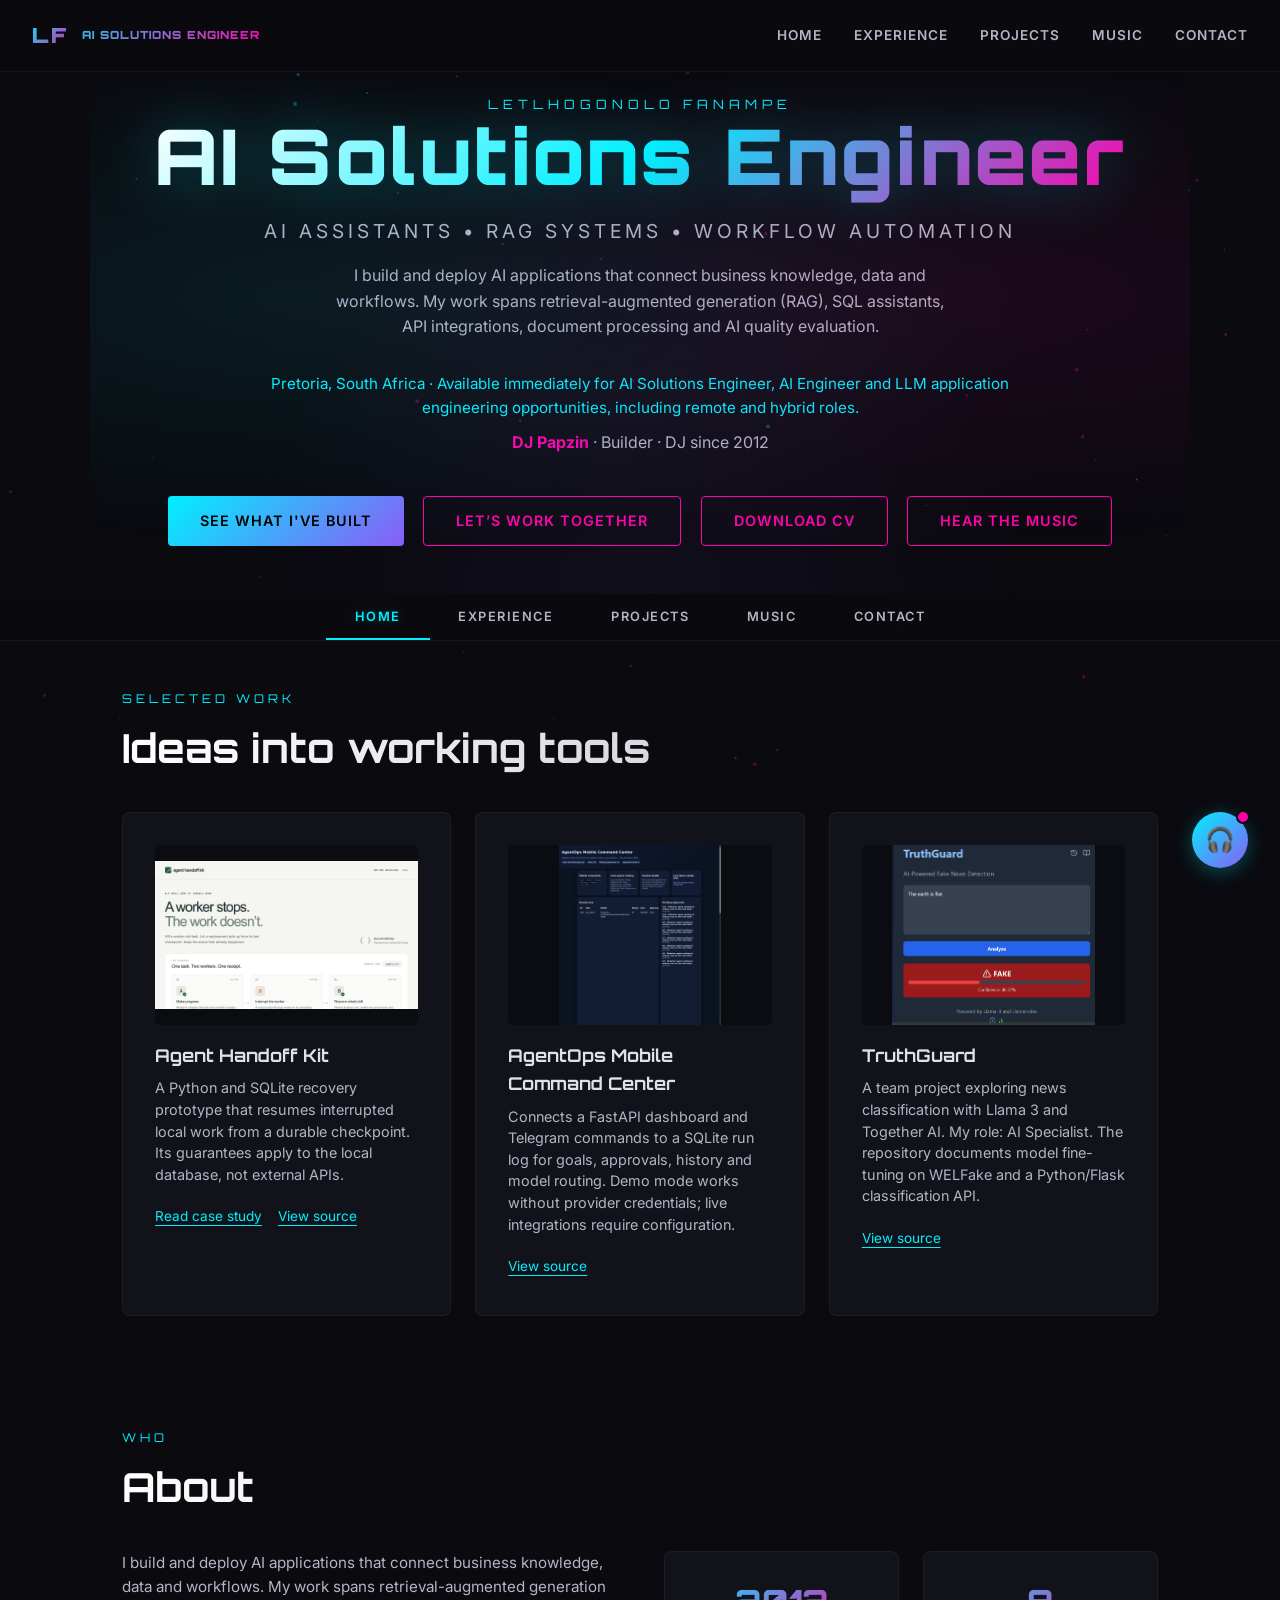
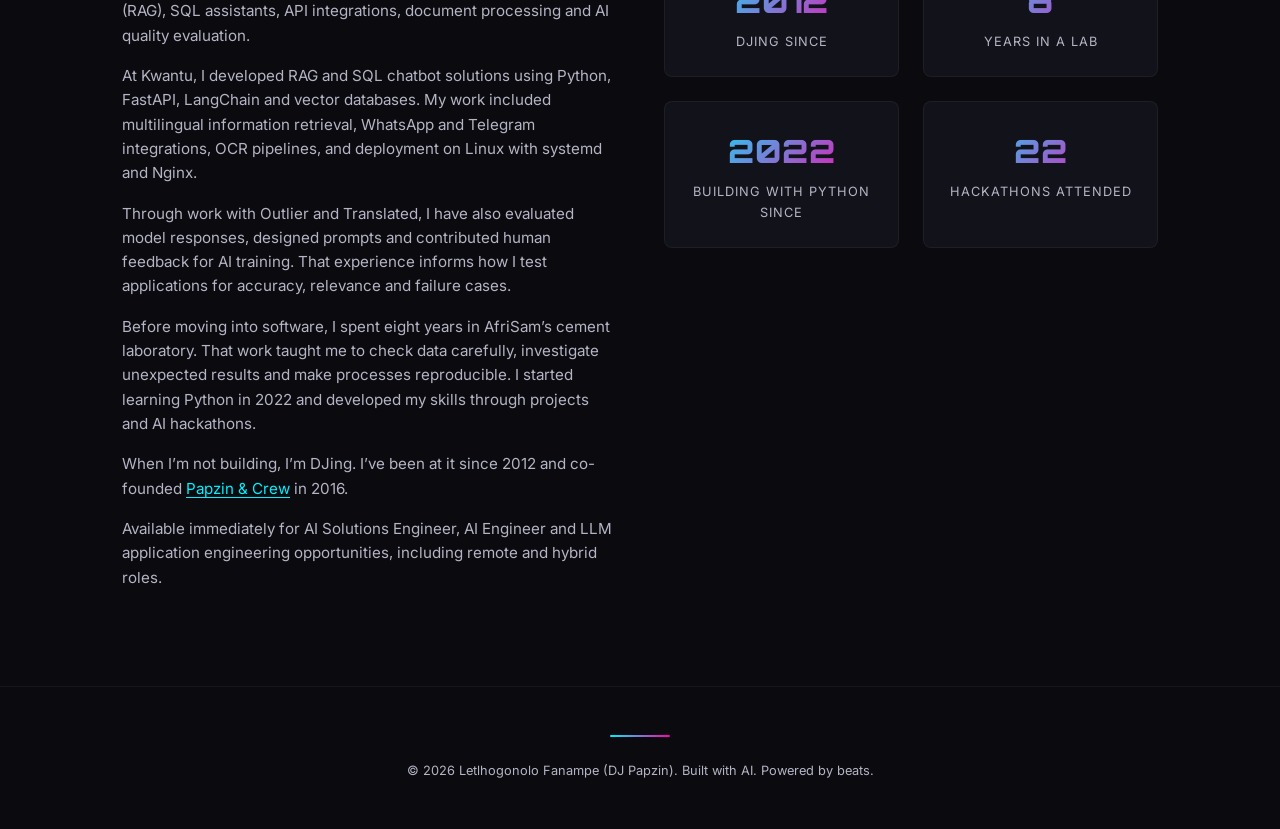
==== commit 6785ed11: "Fix profile synchronization and fallback chat review findings" ====
--- a/index.html
+++ b/index.html
@@ -406,11 +406,7 @@
   }
   .about-grid { grid-template-columns: 1fr; }
   .hero-title { letter-spacing: 3px; }
-  .hero-name { font: 0.8rem Orbitron, monospace; letter-spacing: 5px; color: var(--neon-cyan); text-transform: uppercase; text-align: center; }
-.hero-availability { max-width: 780px; font-size: 0.95rem; margin-top: 1rem; color: var(--neon-cyan); text-align: center; }
-.hero-personal { margin-top: 0.6rem; color: var(--text-dim); text-align: center; }
-.hero-personal strong { color: var(--neon-magenta); }
-.hero-sub { letter-spacing: 1px; font-size: 0.75rem; }
+  .hero-sub { letter-spacing: 1px; font-size: 0.75rem; }
   #hero p[style*="letter-spacing: 3px"] { letter-spacing: 1px; font-size: 0.7rem; }
   .tab-bar { position: static; display: grid; grid-template-columns: repeat(6, minmax(0, 1fr)); padding: 0 1rem; }
   .tab-btn { grid-column: span 2; min-height: 48px; padding: 0.8rem 0.25rem; font-size: 0.7rem; letter-spacing: 0.5px; }
@@ -743,7 +739,7 @@
   <p class="section-label">Work</p>
   <h2>Projects</h2>
   <div class="projects-grid">
-    <!-- profile:project-agent-handoff:start -->
+    <!-- profile:projects:start -->
 <article class="project-card" id="project-agent-handoff">
   <img class="project-preview" src="assets/agent-handoff.png" alt="Agent Handoff Kit recovery demo" loading="lazy">
   <h3>Agent Handoff Kit</h3><p>A Python and SQLite recovery prototype that resumes interrupted local work from a durable checkpoint. Its guarantees apply to the local database, not external APIs.</p>
@@ -751,8 +747,6 @@
   <div class="project-links"><a href="/case-studies/agent-handoff.html">Read case study</a> <a href="https://handoff.djpapzin.com/" target="_blank" rel="noopener noreferrer">Run demo</a> <a href="https://github.com/djpapzin/agent-handoff-kit" target="_blank" rel="noopener noreferrer">View source</a></div>
   <div class="tags"><span class="tag">Python</span><span class="tag">SQLite</span><span class="tag">Recovery prototype</span></div>
 </article>
-<!-- profile:project-agent-handoff:end -->
-    <!-- profile:project-agentops:start -->
 <article class="project-card" id="project-agentops">
   <img class="project-preview" src="assets/agentops.png" alt="AgentOps dashboard for agent workflows, model routing and approvals" loading="lazy">
   <h3>AgentOps Mobile Command Center</h3><p>Connects a FastAPI dashboard and Telegram commands to a SQLite run log for goals, approvals, history and model routing. Demo mode works without provider credentials; live integrations require configuration.</p>
@@ -760,7 +754,22 @@
   <div class="project-links"><a href="https://github.com/djpapzin/agentops-mobile-command-center/blob/main/assets/agentops-demo-live-screenshots.mp4" target="_blank" rel="noopener noreferrer">Watch demo</a> <a href="https://github.com/djpapzin/agentops-mobile-command-center" target="_blank" rel="noopener noreferrer">View source</a></div>
   <div class="tags"><span class="tag">FastAPI</span><span class="tag">SQLite</span><span class="tag">Telegram</span><span class="tag">Docker</span></div>
 </article>
-<!-- profile:project-agentops:end -->
+<article class="project-card" id="project-truthguard">
+  <img class="project-preview" src="assets/truthguard.jpg" alt="TruthGuard news classification interface" loading="lazy">
+  <h3>TruthGuard</h3><p>A team project exploring news classification with Llama 3 and Together AI. My role: AI Specialist. The repository documents model fine-tuning on WELFake and a Python/Flask classification API.</p>
+  <p class="project-outcome">The interface displays a classification and confidence score; its output should be checked against reliable sources.</p>
+  <div class="project-links"><a href="https://truth-guard-dusky.vercel.app/" target="_blank" rel="noopener noreferrer">Open demo</a> <a href="https://github.com/djpapzin/TruthGuard-AI-Fake-News-Detection-with-LLM" target="_blank" rel="noopener noreferrer">View source</a></div>
+  <div class="tags"><span class="tag">Llama 3</span><span class="tag">Together AI</span><span class="tag">Python</span><span class="tag">Flask</span></div>
+</article>
+<article class="project-card" id="project-vocal-thread">
+  <img class="project-preview" src="assets/vocal-thread.jpeg" alt="VocalThread speech bubble logo" loading="lazy">
+  <h3>VocalThread</h3><p>A Streamlit application that analyses YouTube comments and turns them into spoken dialogues using ElevenLabs, YouTube Data API and Google Gemini.</p>
+  <p class="project-outcome">Includes sentiment analysis and a Chat with Comments feature. Built for the ElevenLabs AI Audio Challenge.</p>
+  <div class="project-links"><a href="https://github.com/djpapzin/Vocal-Thread" target="_blank" rel="noopener noreferrer">View source</a></div>
+  <div class="tags"><span class="tag">Python</span><span class="tag">Streamlit</span><span class="tag">ElevenLabs</span><span class="tag">Gemini</span></div>
+</article>
+<!-- profile:projects:end -->
+
     <article class="project-card" id="project-chatsnap">
       <img class="project-preview" src="assets/chatsnap.png" alt="ChatSnap example converting a sample chat screenshot into structured message data" loading="lazy" width="1211" height="673">
       <h3>ChatSnap-Extractor</h3>
@@ -795,24 +804,6 @@
         <span class="tag">Python</span>
       </div>
     </div>
-    <!-- profile:project-vocal-thread:start -->
-<article class="project-card" id="project-vocal-thread">
-  <img class="project-preview" src="assets/vocal-thread.jpeg" alt="VocalThread speech bubble logo" loading="lazy">
-  <h3>VocalThread</h3><p>A Streamlit application that analyses YouTube comments and turns them into spoken dialogues using ElevenLabs, YouTube Data API and Google Gemini.</p>
-  <p class="project-outcome">Includes sentiment analysis and a Chat with Comments feature. Built for the ElevenLabs AI Audio Challenge.</p>
-  <div class="project-links"><a href="https://github.com/djpapzin/Vocal-Thread" target="_blank" rel="noopener noreferrer">View source</a></div>
-  <div class="tags"><span class="tag">Python</span><span class="tag">Streamlit</span><span class="tag">ElevenLabs</span><span class="tag">Gemini</span></div>
-</article>
-<!-- profile:project-vocal-thread:end -->
-    <!-- profile:project-truthguard:start -->
-<article class="project-card" id="project-truthguard">
-  <img class="project-preview" src="assets/truthguard.jpg" alt="TruthGuard news classification interface" loading="lazy">
-  <h3>TruthGuard</h3><p>A team project exploring news classification with Llama 3 and Together AI. My role: AI Specialist. The repository documents model fine-tuning on WELFake and a Python/Flask classification API.</p>
-  <p class="project-outcome">The interface displays a classification and confidence score; its output should be checked against reliable sources.</p>
-  <div class="project-links"><a href="https://truth-guard-dusky.vercel.app/" target="_blank" rel="noopener noreferrer">Open demo</a> <a href="https://github.com/djpapzin/TruthGuard-AI-Fake-News-Detection-with-LLM" target="_blank" rel="noopener noreferrer">View source</a></div>
-  <div class="tags"><span class="tag">Llama 3</span><span class="tag">Together AI</span><span class="tag">Python</span><span class="tag">Flask</span></div>
-</article>
-<!-- profile:project-truthguard:end -->
     <div class="project-card" id="project-papzin-ai">
       <div class="workflow-preview"><span>Workflow overview</span>Request → Agents → Workflow</div>
       <h3>PapzinAI</h3>
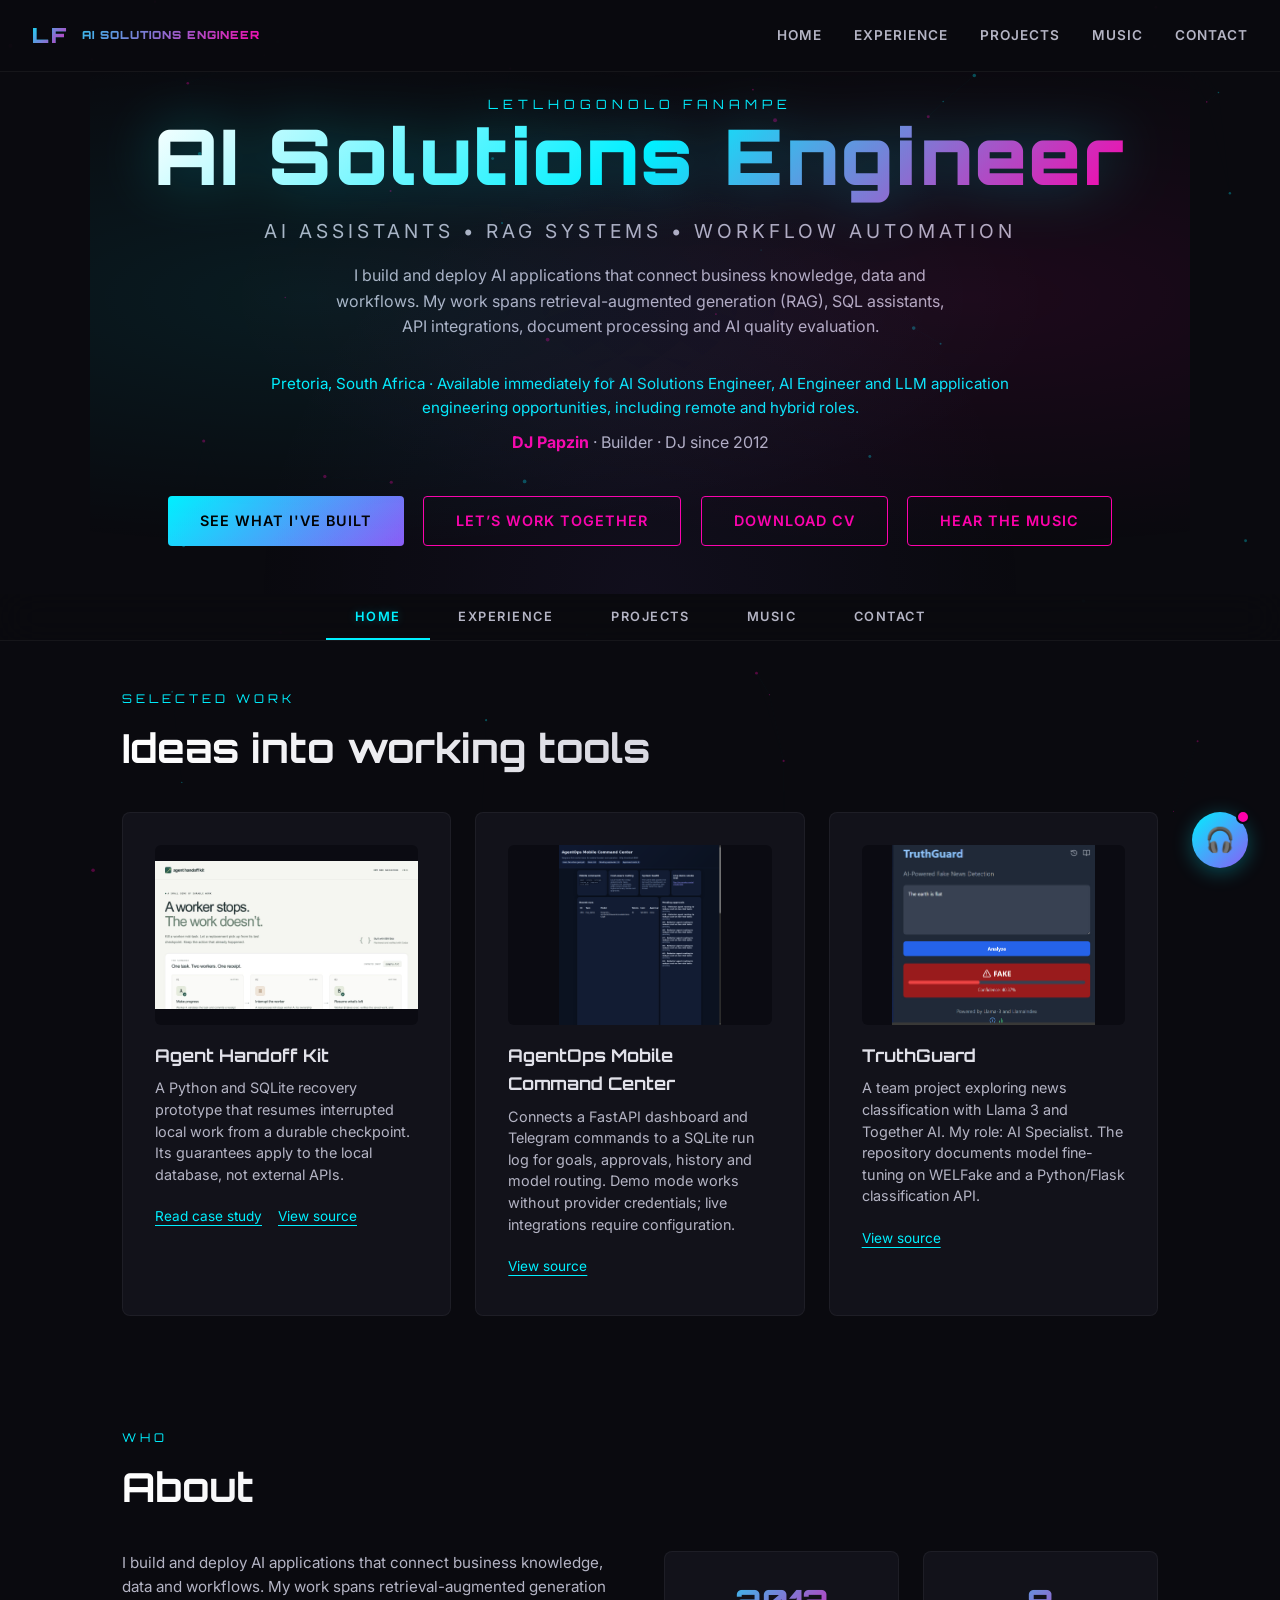
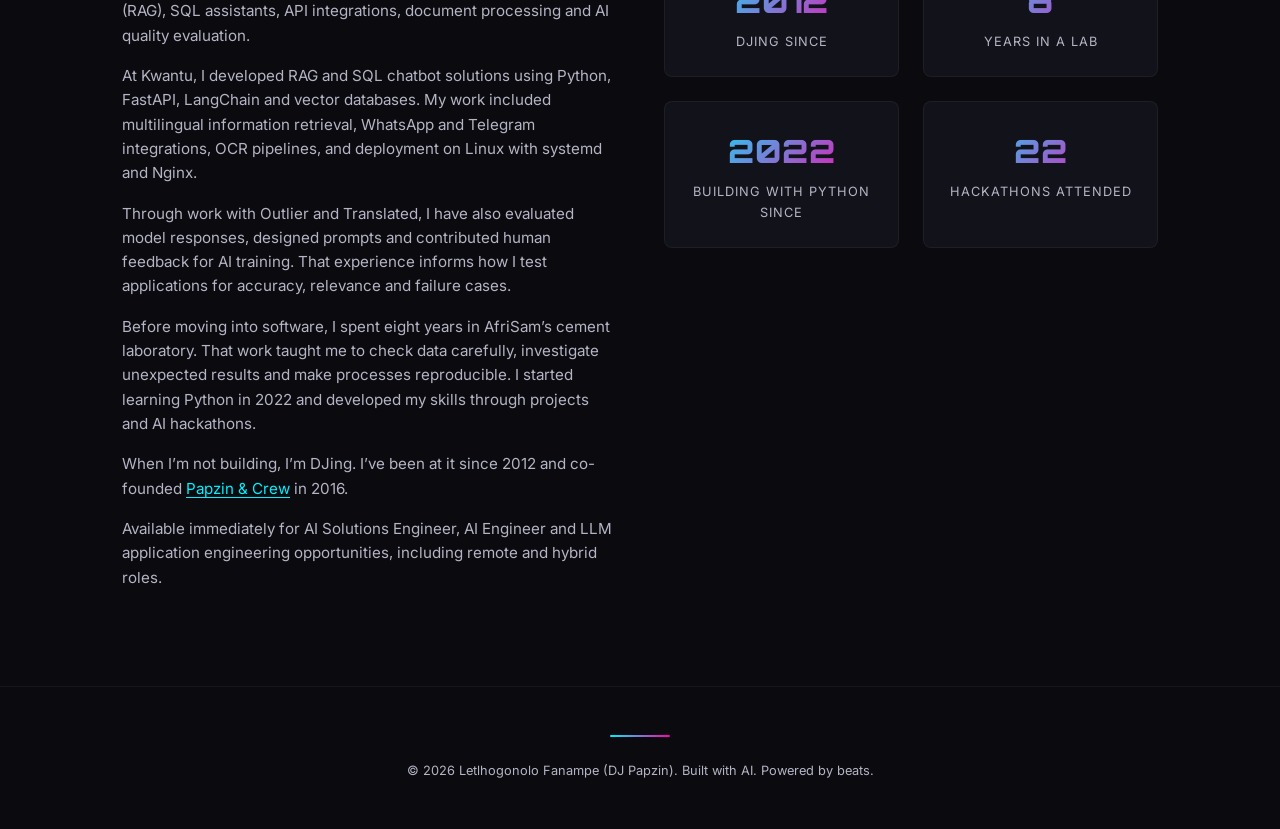
==== commit 9553f0ed: "Restore live portfolio replies with confirmed free Groq routing" ====
--- a/index.html
+++ b/index.html
@@ -935,7 +935,7 @@
     <div class="avatar">🎧</div>
     <div class="info">
       <h4>DJ Papzin's Assistant</h4>
-      <span>● Portfolio guide — Ask about my work</span>
+      <span id="chat-status" role="status">● Ask about my work</span>
     </div>
     <button class="min-btn" onclick="minimizeChat()" aria-label="Minimize chat">−</button>
     <button class="close-btn" onclick="closeChat()">✕</button>
@@ -1193,7 +1193,7 @@
   btn.addEventListener('click', () => switchTab(btn.dataset.tab));
 });
 
-// ─── AI CHATBOT (OpenRouter free models with fallback) ───
+// ─── AI CHATBOT (free providers with a labelled offline guide) ───
 const CHAT_API = '/.netlify/functions/code-search';
 const CHAT_FALLBACK = '/.netlify/functions/chat';
 
@@ -1316,7 +1316,7 @@
 
   try {
     // Show thinking status
-    typingEl.innerHTML = '<div class="typing"><span></span><span></span><span></span></div><span style="font-size:0.7rem;color:var(--text-dim);margin-left:8px;">Searching codebase...</span>';
+    typingEl.innerHTML = '<div class="typing"><span></span><span></span><span></span></div><span style="font-size:0.7rem;color:var(--text-dim);margin-left:8px;">Thinking...</span>';
 
     let resp = await fetch(CHAT_API, {
       signal: AbortSignal.timeout(25000),
@@ -1343,6 +1343,9 @@
       chatHistory.pop();
       botReply('Chat is temporarily unavailable. You can reach me by email.', { contact: true });
     } else {
+      document.getElementById('chat-status').textContent = data.mode === 'ai'
+        ? '● Live AI — Ask about my work'
+        : '● Portfolio guide — AI temporarily unavailable';
       botReply(data.reply, { mode: data.mode, sources: data.sources });
       chatHistory.push({ role: 'assistant', content: data.reply });
     }
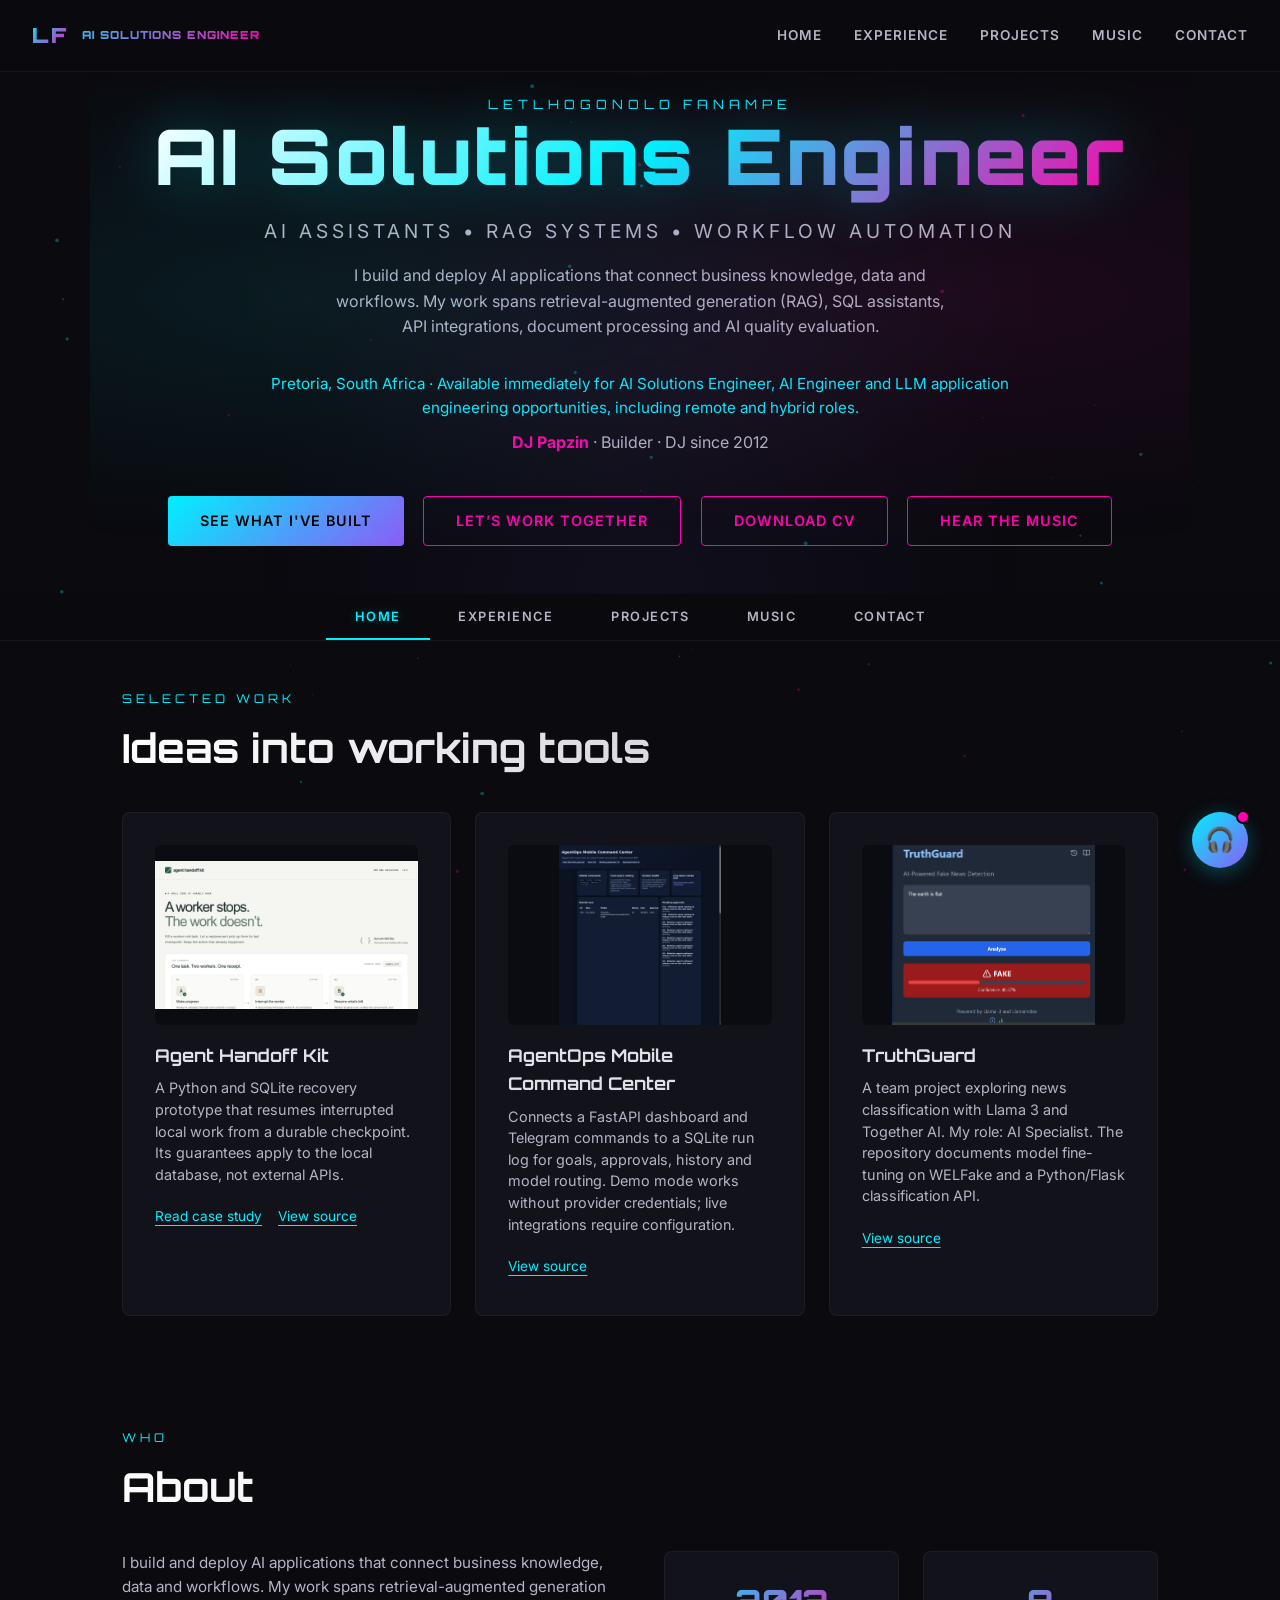
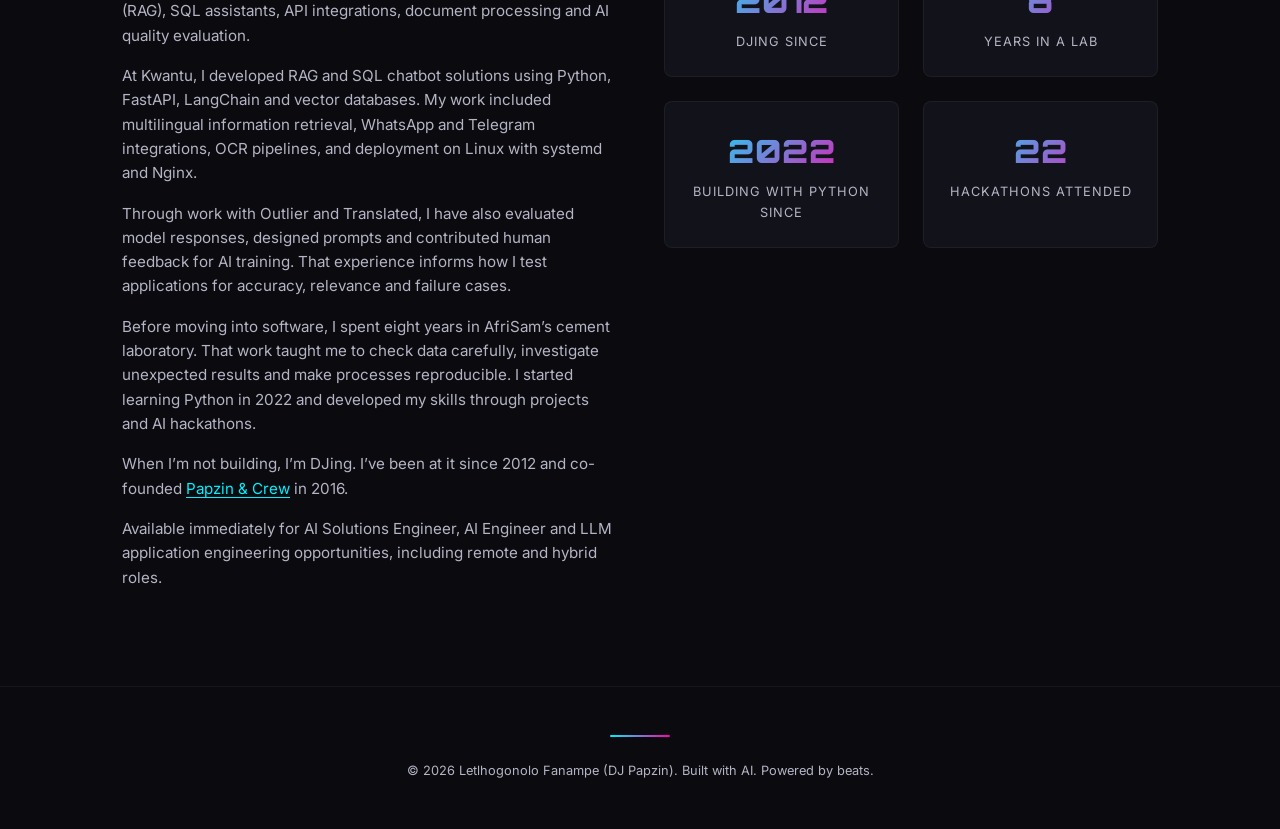
==== commit b0f92997: "Remove conflicting TruthGuard ownership wording" ====
--- a/index.html
+++ b/index.html
@@ -714,7 +714,7 @@
 <!-- EXPERIENCE -->
 <!-- profile:experience:start -->
 <section id="experience"><p class="section-label">Career</p><h2>Experience</h2><div class="timeline">
-<div class="timeline-item" id="experience-freelance"><div class="date">Feb 2024 — Present</div><h3>Freelance AI Engineer</h3><div class="company">Self-Employed · Freelance · Remote</div><ul><li>Build AI applications and developer tools using Python, language models and external APIs.</li><li>Developed VocalThread to turn YouTube comments into spoken dialogues through the ElevenLabs API.</li><li>Built TruthGuard, a news-classification project using a fine-tuned Llama 3 model hosted on Together AI.</li><li>Created Agent Handoff Kit, an open-source Python/SQLite prototype for recovering interrupted local work from checkpoints and suppressing duplicate effects within a local transaction.</li><li>Collaborate in Lablab.ai and Devpost hackathons to prototype, integrate and demonstrate AI applications.</li></ul></div>
+<div class="timeline-item" id="experience-freelance"><div class="date">Feb 2024 — Present</div><h3>Freelance AI Engineer</h3><div class="company">Self-Employed · Freelance · Remote</div><ul><li>Build AI applications and developer tools using Python, language models and external APIs.</li><li>Developed VocalThread to turn YouTube comments into spoken dialogues through the ElevenLabs API.</li><li>Contributed to TruthGuard as an AI Specialist on the team; the project explores news classification with Llama 3 and Together AI.</li><li>Created Agent Handoff Kit, an open-source Python/SQLite prototype for recovering interrupted local work from checkpoints and suppressing duplicate effects within a local transaction.</li><li>Collaborate in Lablab.ai and Devpost hackathons to prototype, integrate and demonstrate AI applications.</li></ul></div>
 <div class="timeline-item" id="experience-outlier"><div class="date">Jul 2024 — Aug 2025</div><h3>AI Training Data Specialist | RLHF &amp; Prompt Engineering</h3><div class="company">Outlier · Contract via G2i · Remote</div><ul><li>Evaluated and ranked text and image-model responses for factual accuracy, coherence, relevance and adherence to task guidelines.</li><li>Designed prompts and adversarial tests to identify reasoning errors, unsafe outputs and other model failure cases.</li><li>Verified training data and reviewed peer submissions for correctness and consistency with evaluation criteria.</li><li>Documented model weaknesses and refined prompts and responses to support reinforcement learning from human feedback (RLHF).</li></ul></div>
 <div class="timeline-item" id="experience-kwantu"><div class="date">Oct 2024 — Apr 2025</div><h3>AI/ML Engineer (RAG, SQL &amp; OCR)</h3><div class="company">Kwantu Pty Ltd · Contract · Remote</div><ul><li>Built RAG assistants for PDF documents and SQL databases using Python, LangChain, FastAPI, OpenAI embeddings, FAISS and DeepLake, including multilingual retrieval.</li><li>Built an ID-document processing pipeline covering data cleaning, Label Studio annotation, Detectron2 training and OCR with Tesseract and PaddleOCR.</li><li>Integrated chatbot services with FastAPI, the WhatsApp Business API and Telegram, using models and APIs including Mixtral and Together AI.</li><li>Deployed and maintained services on CentOS/Linux with systemd and Nginx; diagnosed connectivity and API issues.</li><li>Resolved schema mismatches, SQL query issues, API rate limits and inconsistent LLM responses across retrieval and processing pipelines.</li></ul></div>
 <div class="timeline-item" id="experience-translated"><div class="date">Oct 2024 — Dec 2024</div><h3>AI Prompt Evaluator</h3><div class="company">Translated · Contract · Remote</div><ul><li>Evaluated AI-generated prompts and responses for a major GPU enterprise client, providing structured human feedback for model training.</li><li>Fact-checked, rated and ranked responses for accuracy, relevance and completeness.</li><li>Rewrote responses to improve clarity and adherence to task requirements, and documented content needing additional review.</li></ul></div>
